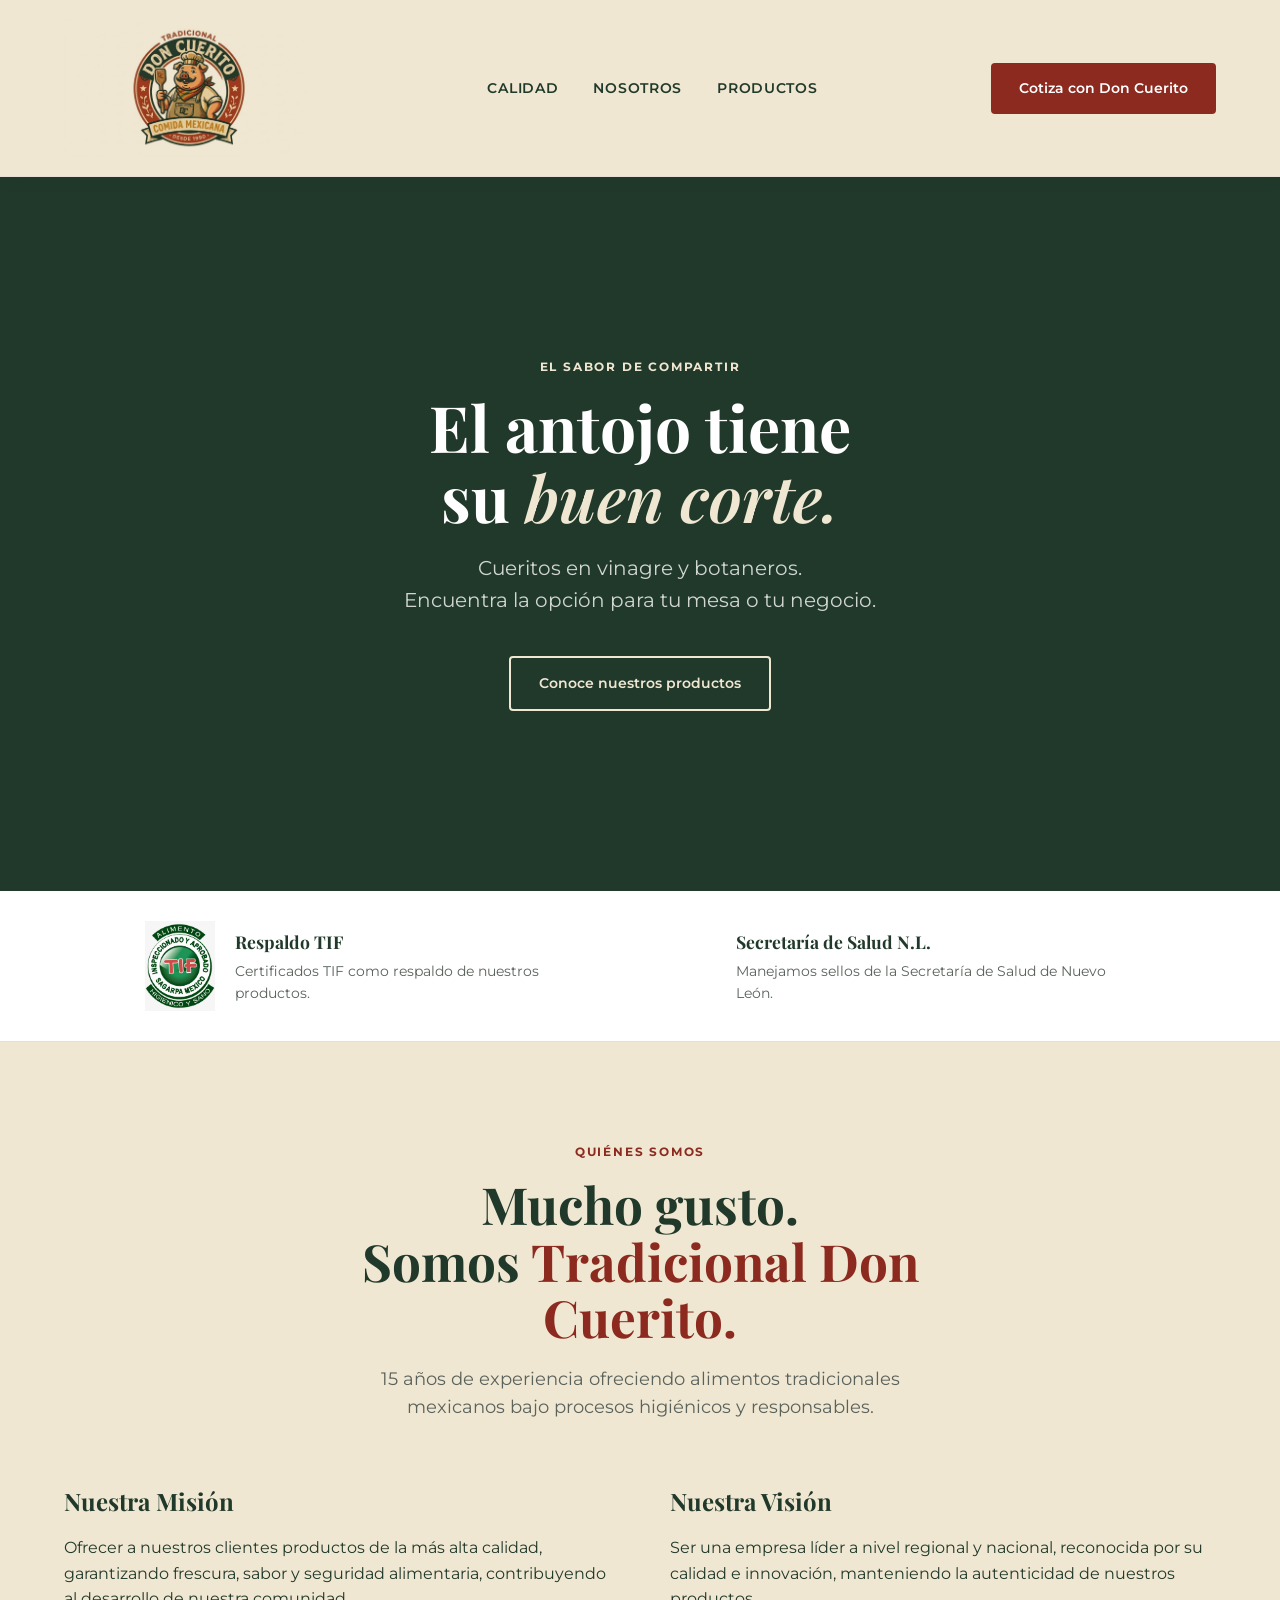
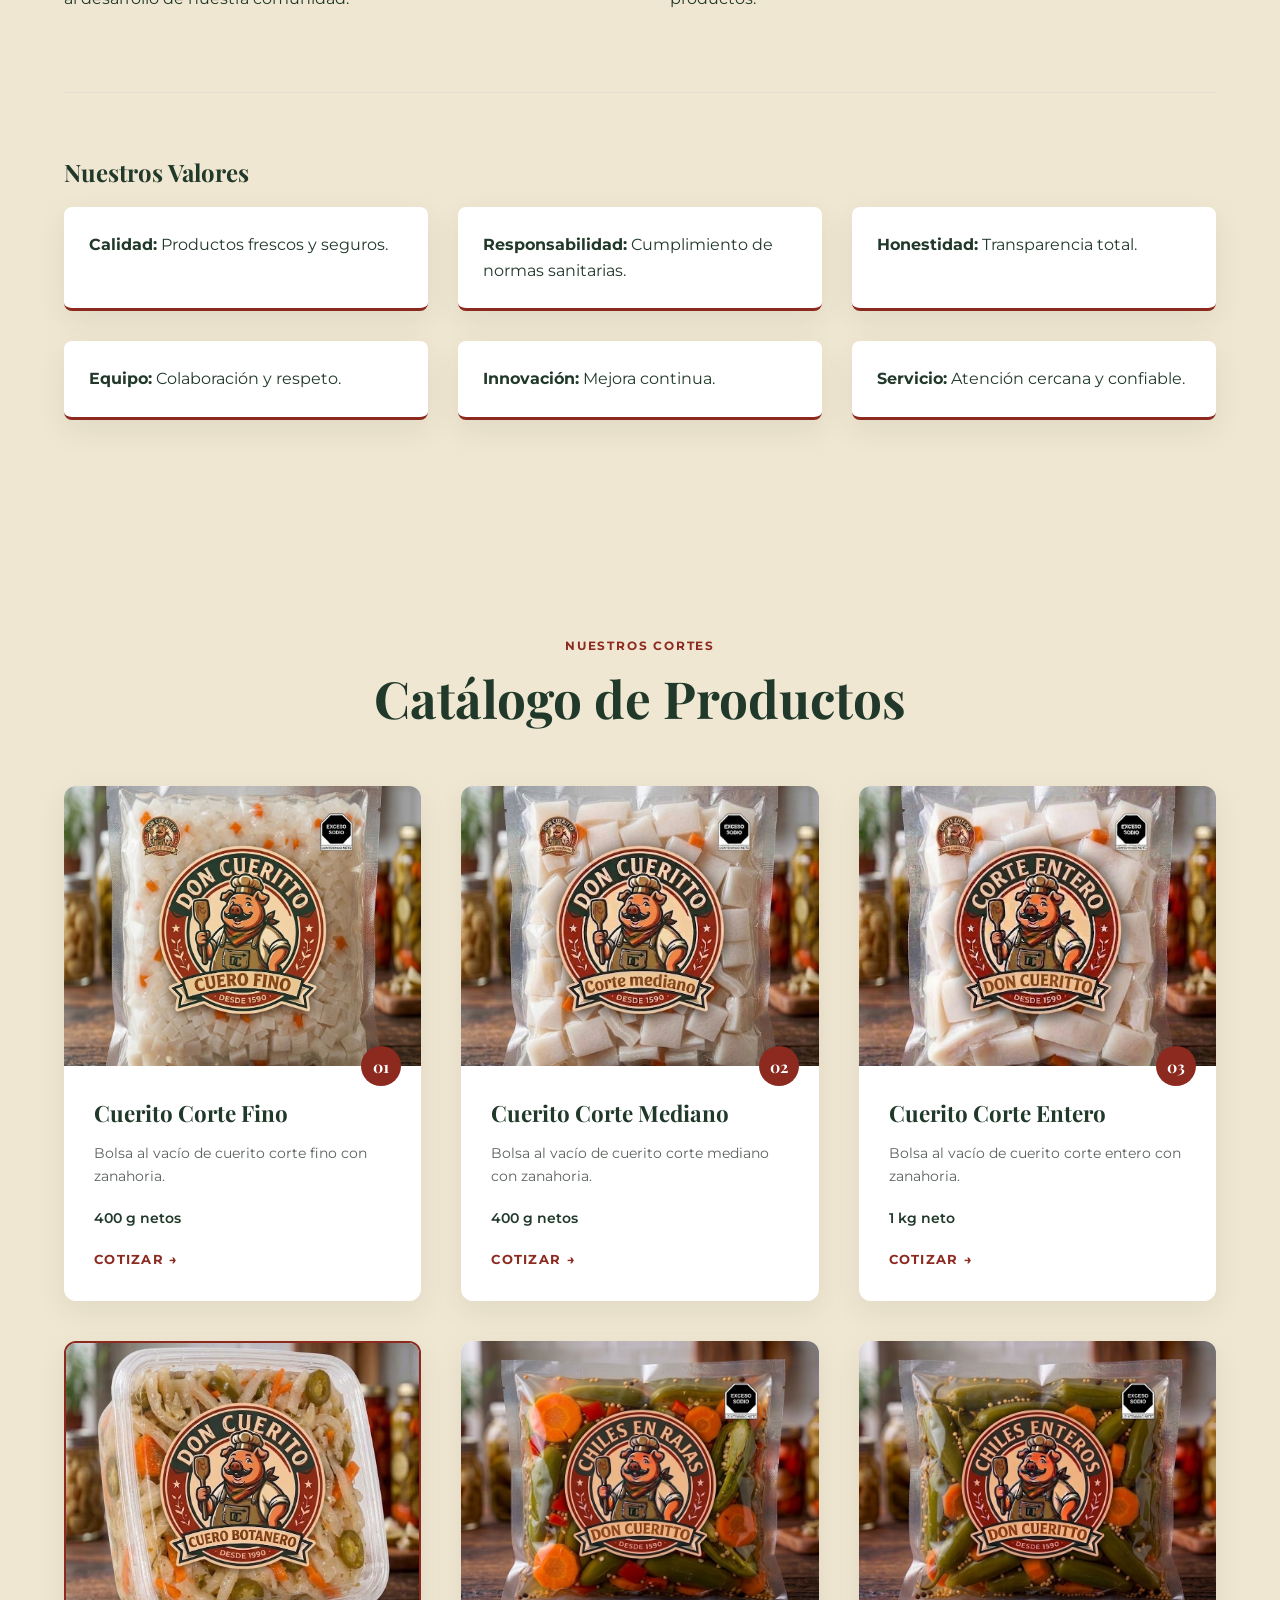
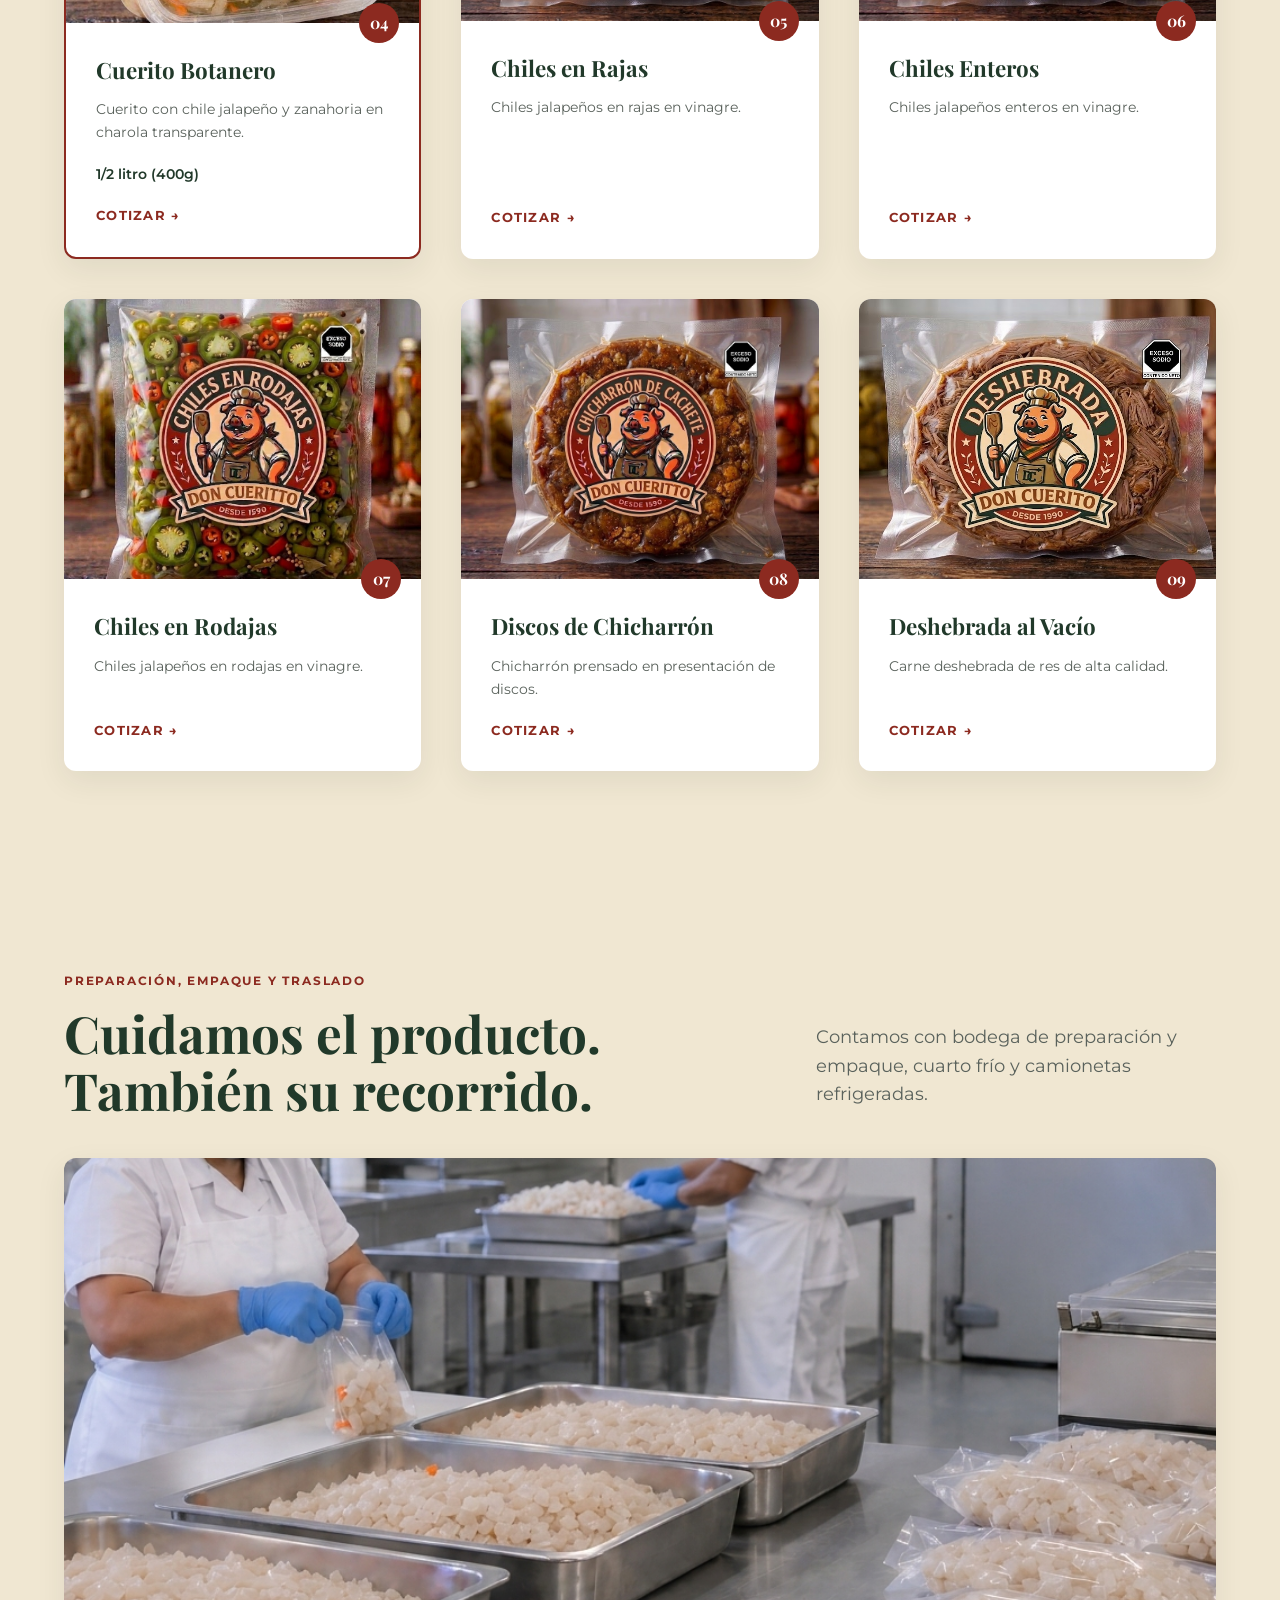
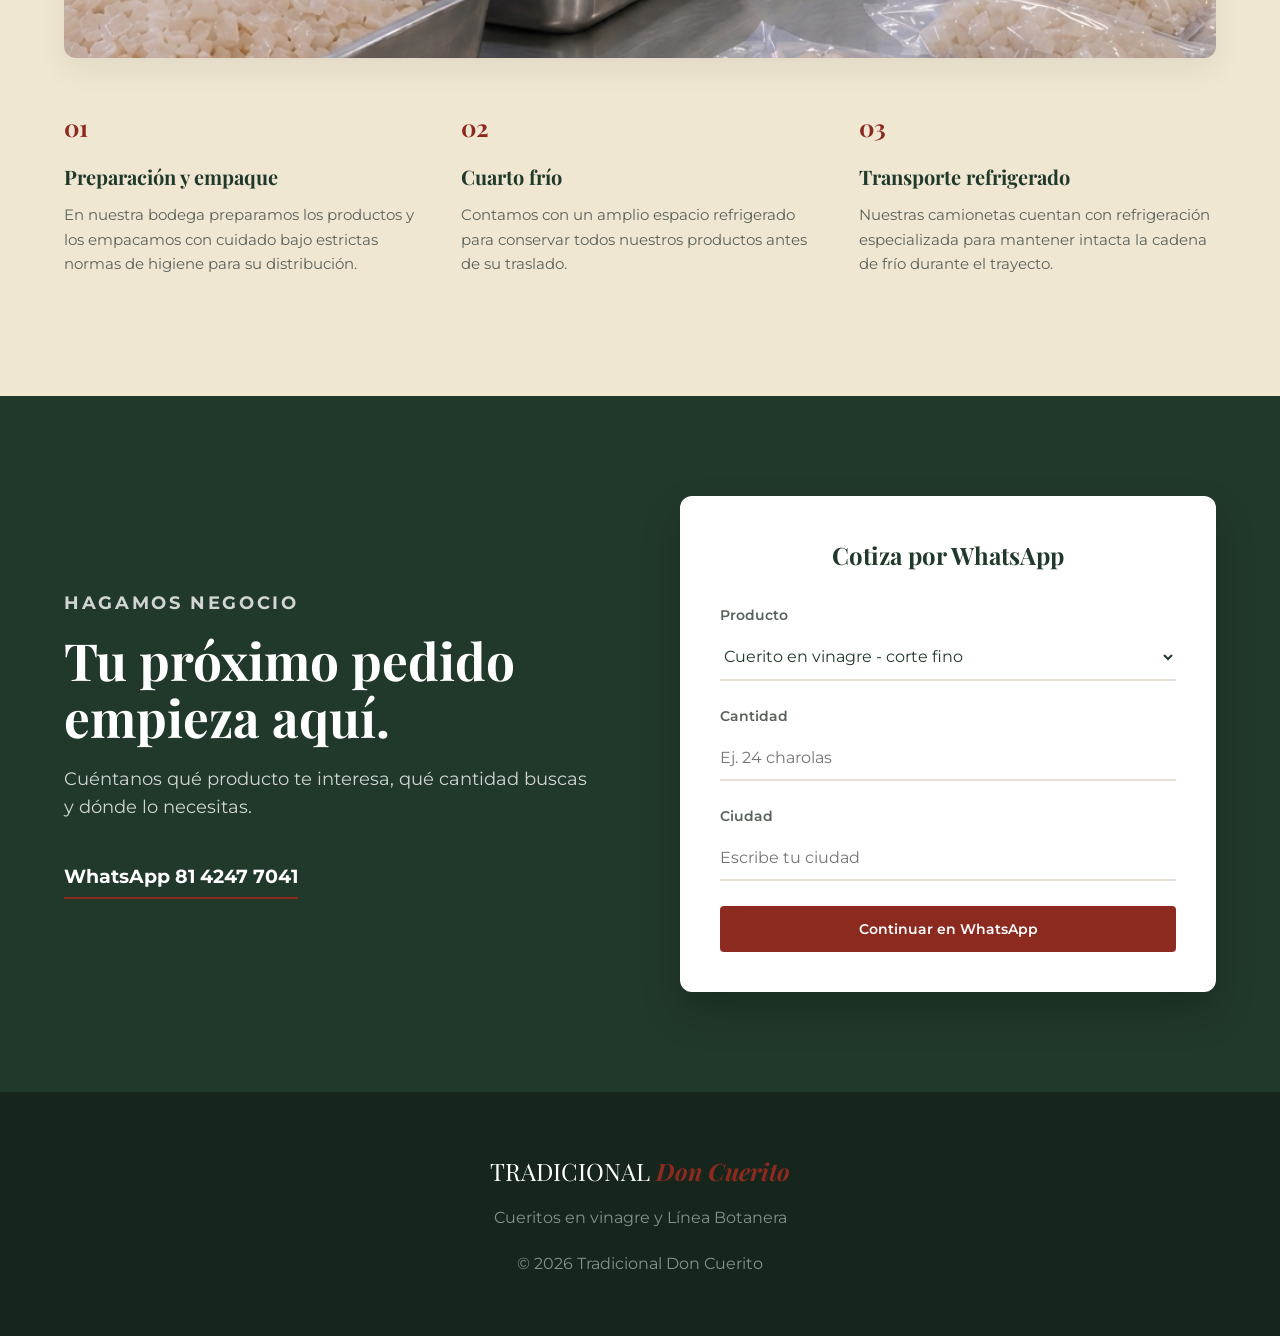
==== index.html @ ca98322f "Initial commit: Rediseño de Don Cuerito" ====
﻿<!doctype html>
<html lang="es-MX">
<head>
  <meta charset="utf-8">
  <meta name="viewport" content="width=device-width, initial-scale=1">
  <title>Tradicional Don Cuerito | Cueritos en vinagre y botaneros</title>
  <meta name="description" content="Conoce Tradicional Don Cuerito: cuerito en vinagre en corte fino, mediano y entero, y cuerito botanero en charolas de medio litro.">
  <link rel="icon" href="data:image/svg+xml,%3Csvg xmlns='http://www.w3.org/2000/svg' viewBox='0 0 64 64'%3E%3Crect width='64' height='64' rx='12' fill='%238c2a20'/%3E%3Ctext x='32' y='46' text-anchor='middle' font-family='Arial' font-weight='900' font-size='43' fill='white'%3EDC%3C/text%3E%3C/svg%3E">
  <link rel="preconnect" href="https://fonts.googleapis.com">
  <link rel="preconnect" href="https://fonts.gstatic.com" crossorigin>
  <link href="https://fonts.googleapis.com/css2?family=Montserrat:wght@400;500;600;700&family=Playfair+Display:ital,wght@0,600;0,700;1,600&display=swap" rel="stylesheet">
  <link rel="stylesheet" href="styles.css">
</head>
<body>
  <a class="skip" href="#main">Ir al contenido</a>
  <header class="header">
    <div class="wrap header-inner">
      <a class="brand" href="#inicio" aria-label="Tradicional Don Cuerito, inicio"><img src="assets/logo-don-cuerito.jpg" alt="Tradicional Don Cuerito"></a>
      <nav aria-label="Navegación principal"><a href="#calidad">Calidad</a><a href="#nosotros">Nosotros</a><a href="#productos">Productos</a></nav>
      <a class="button primary" href="#cotizar">Cotiza con Don Cuerito</a>
    </div>
  </header>
  
  <main id="main">
    <!-- HERO -->
    <section class="hero" id="inicio">
      <video class="hero-video" autoplay loop muted playsinline>
        <source src="assets/VideoBanner.mp4" type="video/mp4">
      </video>
      <div class="hero-overlay"></div>
      <div class="wrap hero-inner">
        <p class="eyebrow">EL SABOR DE COMPARTIR</p>
        <h1>El antojo tiene<br>su <em>buen corte.</em></h1>
        <p class="lead">Cueritos en vinagre y botaneros.<br>Encuentra la opción para tu mesa o tu negocio.</p>
        <a class="button outline" href="#productos">Conoce nuestros productos</a>
      </div>
    </section>

    <!-- QUALITY STRIP -->
    <section class="quality-strip" id="calidad">
      <div class="wrap quality-flex">
        <div class="quality-item">
          <img class="tif-seal" src="assets/sello-tif.png" alt="Sello TIF" loading="lazy">
          <div>
            <h3>Respaldo TIF</h3>
            <p>Certificados TIF como respaldo de nuestros productos.</p>
          </div>
        </div>
        <div class="quality-item">
          <div>
            <h3>Secretaría de Salud N.L.</h3>
            <p>Manejamos sellos de la Secretaría de Salud de Nuevo León.</p>
          </div>
        </div>
      </div>
    </section>

    <!-- ABOUT -->
    <section class="about section" id="nosotros">
      <div class="wrap">
        <div class="section-heading centered">
          <p class="eyebrow red">QUIÉNES SOMOS</p>
          <h2>Mucho gusto.<br>Somos <span class="red">Tradicional Don Cuerito.</span></h2>
          <p class="subtitle">15 años de experiencia ofreciendo alimentos tradicionales mexicanos bajo procesos higiénicos y responsables.</p>
        </div>
        <div class="purpose-grid">
          <article class="purpose">
            <h3>Nuestra Misión</h3>
            <p>Ofrecer a nuestros clientes productos de la más alta calidad, garantizando frescura, sabor y seguridad alimentaria, contribuyendo al desarrollo de nuestra comunidad.</p>
          </article>
          <article class="purpose">
            <h3>Nuestra Visión</h3>
            <p>Ser una empresa líder a nivel regional y nacional, reconocida por su calidad e innovación, manteniendo la autenticidad de nuestros productos.</p>
          </article>
        </div>
        <div class="values-section">
          <h3>Nuestros Valores</h3>
          <ul class="values-grid">
            <li><strong>Calidad:</strong> Productos frescos y seguros.</li>
            <li><strong>Responsabilidad:</strong> Cumplimiento de normas sanitarias.</li>
            <li><strong>Honestidad:</strong> Transparencia total.</li>
            <li><strong>Equipo:</strong> Colaboración y respeto.</li>
            <li><strong>Innovación:</strong> Mejora continua.</li>
            <li><strong>Servicio:</strong> Atención cercana y confiable.</li>
          </ul>
        </div>
      </div>
    </section>

    <!-- PRODUCTS -->
    <section class="products-section section" id="productos">
      <div class="wrap">
        <div class="section-heading centered">
          <p class="eyebrow red">NUESTROS CORTES</p>
          <h2>Catálogo de Productos</h2>
        </div>
        <div class="products-masonry">
          <article class="product-card">
            <figure class="product-photo"><img src="assets/cuerito-fino-oficial.jpg" alt="Cuerito corte fino" loading="lazy"></figure>
            <div class="product-info">
              <span class="cut">01</span>
              <h3>Cuerito Corte Fino</h3>
              <p>Bolsa al vacío de cuerito corte fino con zanahoria.</p>
              <span class="pack-size">400 g netos</span>
              <a href="#cotizar">Cotizar &rarr;</a>
            </div>
          </article>
          <article class="product-card">
            <figure class="product-photo"><img src="assets/cuerito-mediano-oficial.jpg" alt="Cuerito corte mediano" loading="lazy"></figure>
            <div class="product-info">
              <span class="cut">02</span>
              <h3>Cuerito Corte Mediano</h3>
              <p>Bolsa al vacío de cuerito corte mediano con zanahoria.</p>
              <span class="pack-size">400 g netos</span>
              <a href="#cotizar">Cotizar &rarr;</a>
            </div>
          </article>
          <article class="product-card">
            <figure class="product-photo"><img src="assets/cuerito-entero-oficial.jpg" alt="Cuerito corte entero" loading="lazy"></figure>
            <div class="product-info">
              <span class="cut">03</span>
              <h3>Cuerito Corte Entero</h3>
              <p>Bolsa al vacío de cuerito corte entero con zanahoria.</p>
              <span class="pack-size">1 kg neto</span>
              <a href="#cotizar">Cotizar &rarr;</a>
            </div>
          </article>
          <article class="product-card featured-card">
            <figure class="product-photo"><img src="assets/cuerito-botanero-oficial.jpg" alt="Cuerito botanero" loading="lazy"></figure>
            <div class="product-info">
              <span class="cut">04</span>
              <h3>Cuerito Botanero</h3>
              <p>Cuerito con chile jalapeño y zanahoria en charola transparente.</p>
              <span class="pack-size">1/2 litro (400g)</span>
              <a href="#cotizar">Cotizar &rarr;</a>
            </div>
          </article>
          <!-- Additional products -->
          <article class="product-card">
            <figure class="product-photo"><img src="assets/chiles-rajas-oficial.jpg" alt="Chiles en rajas" loading="lazy"></figure>
            <div class="product-info">
              <span class="cut">05</span>
              <h3>Chiles en Rajas</h3>
              <p>Chiles jalapeños en rajas en vinagre.</p>
              <a href="#cotizar">Cotizar &rarr;</a>
            </div>
          </article>
          <article class="product-card">
            <figure class="product-photo"><img src="assets/chiles-enteros-oficial.jpg" alt="Chiles enteros" loading="lazy"></figure>
            <div class="product-info">
              <span class="cut">06</span>
              <h3>Chiles Enteros</h3>
              <p>Chiles jalapeños enteros en vinagre.</p>
              <a href="#cotizar">Cotizar &rarr;</a>
            </div>
          </article>
          <article class="product-card">
            <figure class="product-photo"><img src="assets/chiles-rodajas-oficial.jpg" alt="Chiles en rodajas" loading="lazy"></figure>
            <div class="product-info">
              <span class="cut">07</span>
              <h3>Chiles en Rodajas</h3>
              <p>Chiles jalapeños en rodajas en vinagre.</p>
              <a href="#cotizar">Cotizar &rarr;</a>
            </div>
          </article>
          <article class="product-card">
            <figure class="product-photo"><img src="assets/chicharron-oficial.jpg" alt="Discos de chicharrón" loading="lazy"></figure>
            <div class="product-info">
              <span class="cut">08</span>
              <h3>Discos de Chicharrón</h3>
              <p>Chicharrón prensado en presentación de discos.</p>
              <a href="#cotizar">Cotizar &rarr;</a>
            </div>
          </article>
          <article class="product-card">
            <figure class="product-photo"><img src="assets/deshebrada-oficial.jpg" alt="Deshebrada al vacío" loading="lazy"></figure>
            <div class="product-info">
              <span class="cut">09</span>
              <h3>Deshebrada al Vacío</h3>
              <p>Carne deshebrada de res de alta calidad.</p>
              <a href="#cotizar">Cotizar &rarr;</a>
            </div>
          </article>
        </div>
      </div>
    </section>

    <!-- OPERATIONS (Timeline/Zigzag) -->
    <section class="operations section" id="instalaciones">
      <div class="wrap">
        <div class="operations-header">
          <div class="op-title">
            <p class="eyebrow red">PREPARACIÓN, EMPAQUE Y TRASLADO</p>
            <h2>Cuidamos el producto.<br>También su recorrido.</h2>
          </div>
          <div class="op-desc">
            <p class="subtitle">Contamos con bodega de preparación y empaque, cuarto frío y camionetas refrigeradas.</p>
          </div>
        </div>
        <div class="operations-visual-single">
          <img src="assets/bodega-ilustrativa.jpg" loading="lazy" alt="Bodega de preparación">
        </div>
        <div class="operations-grid-new">
          <article>
            <span class="step-num">01</span>
            <h3>Preparación y empaque</h3>
            <p>En nuestra bodega preparamos los productos y los empacamos con cuidado bajo estrictas normas de higiene para su distribución.</p>
          </article>
          <article>
            <span class="step-num">02</span>
            <h3>Cuarto frío</h3>
            <p>Contamos con un amplio espacio refrigerado para conservar todos nuestros productos antes de su traslado.</p>
          </article>
          <article>
            <span class="step-num">03</span>
            <h3>Transporte refrigerado</h3>
            <p>Nuestras camionetas cuentan con refrigeración especializada para mantener intacta la cadena de frío durante el trayecto.</p>
          </article>
        </div>
      </div>
    </section>

    <!-- QUOTE FORM -->
    <section class="quote section" id="cotizar">
      <div class="wrap quote-container">
        <div class="quote-text">
          <p class="eyebrow">HAGAMOS NEGOCIO</p>
          <h2>Tu próximo pedido<br>empieza aquí.</h2>
          <p>Cuéntanos qué producto te interesa, qué cantidad buscas y dónde lo necesitas.</p>
          <a class="contact-whatsapp" href="https://wa.me/528142477041" target="_blank" rel="noopener noreferrer">WhatsApp 81 4247 7041</a>
        </div>
        <div class="quote-card">
          <h3>Cotiza por WhatsApp</h3>
          <form id="quote-form">
            <div class="form-group">
              <label for="product">Producto</label>
              <select id="product" name="product">
                <option>Cuerito en vinagre - corte fino</option>
                <option>Cuerito en vinagre - corte mediano</option>
                <option>Cuerito en vinagre - corte entero</option>
                <option>Cuerito botanero - charola de 1/2 litro</option>
                <option>Chiles en vinagre - rajas</option>
                <option>Chiles en vinagre - enteros</option>
                <option>Chiles en vinagre - rodajas</option>
                <option>Chicharrón prensado - discos</option>
                <option>Deshebrada al vacío</option>
              </select>
            </div>
            <div class="form-group">
              <label for="quantity">Cantidad</label>
              <input id="quantity" name="quantity" required placeholder="Ej. 24 charolas">
            </div>
            <div class="form-group">
              <label for="city">Ciudad</label>
              <input id="city" name="city" required placeholder="Escribe tu ciudad">
            </div>
            <button class="button primary block" type="submit">Continuar en WhatsApp</button>
          </form>
          <div id="summary-panel" hidden>
            <label for="summary">Tu solicitud</label>
            <textarea id="summary" rows="5" readonly></textarea>
            <a id="send-whatsapp" class="button whatsapp block" target="_blank" rel="noopener noreferrer">Abrir en WhatsApp</a><button id="copy" class="button outline block" type="button" style="color:var(--ink);border-color:var(--line);">Copiar solicitud</button><p id="copy-status" class="form-note" role="status" aria-live="polite" style="font-size:0.8rem;text-align:center;margin-top:10px;"></p>
          </div>
        </div>
      </div>
    </section>
  </main>
  
  <footer class="footer">
    <div class="wrap footer-content">
      <a class="footer-brand" href="#inicio">TRADICIONAL <b>Don Cuerito</b></a>
      <p>Cueritos en vinagre y Línea Botanera</p>
      <span>&copy; 2026 Tradicional Don Cuerito</span>
    </div>
  </footer>
  <script src="app.js" defer></script>
</body>
</html>
---- styles.css ----
﻿/* DESIGN SYSTEM - REDESIGN */
:root {
  --red: #8c2a20;
  --ink: #21392A;
  --paper: #F0E7D2;
  --muted: #5A625C;
  --line: #E5DFD5;
  --white: #FFFFFF;
  --shadow: 0 10px 30px rgba(33, 57, 42, 0.08);
  --font-heading: 'Playfair Display', serif;
  --font-body: 'Montserrat', sans-serif;
}
* { box-sizing: border-box; }
html { scroll-behavior: smooth; scroll-padding-top: 80px; }
body { margin: 0; background: var(--paper); color: var(--ink); font-family: var(--font-body); font-size: 16px; line-height: 1.6; }
a { color: inherit; text-decoration: none; }
button, input, select, textarea { font-family: var(--font-body); }
.wrap { width: min(1200px, 90%); margin-inline: auto; }

/* TYPOGRAPHY */
h1, h2, h3, h4 { font-family: var(--font-heading); margin-top: 0; color: var(--ink); }
h1 { font-size: clamp(3rem, 5vw, 5rem); line-height: 1.1; margin-bottom: 20px; font-weight: 700; }
h1 em { font-style: italic; color: var(--paper); font-weight: 600; }
h2 { font-size: clamp(2.5rem, 4vw, 3.5rem); line-height: 1.1; margin-bottom: 20px; }
h3 { font-size: 1.5rem; margin-bottom: 15px; }
p { margin-top: 0; margin-bottom: 20px; }
.red { color: var(--red); }
.eyebrow { font-size: 0.75rem; letter-spacing: 0.15em; font-weight: 700; text-transform: uppercase; margin-bottom: 15px; }

/* HEADER */
.header { display: flex; align-items: center; justify-content: space-between; padding-block: 20px; }
.brand img { width: 220px; height: auto; display: block; }
.header nav { display: flex; gap: 40px; }
.header nav a { font-weight: 500; font-size: 0.95rem; transition: color 0.3s; }
.header nav a:hover { color: var(--red); }

/* BUTTONS */
.button { display: inline-block; padding: 14px 28px; border-radius: 4px; font-weight: 600; font-size: 0.9rem; text-align: center; cursor: pointer; transition: all 0.3s; border: none; }
.button.primary { background: var(--red); color: var(--white); }
.button.primary:hover { background: #7a231a; transform: translateY(-2px); }
.button.outline { background: transparent; color: var(--paper); border: 2px solid var(--paper); }
.button.outline:hover { background: var(--paper); color: var(--ink); }
.button.block { display: block; width: 100%; margin-top: 20px; }
.button.whatsapp { background: #126b38; color: var(--white); }

/* HERO */
.hero { background: var(--ink); color: var(--paper); padding: 120px 0; text-align: center; position: relative; overflow: hidden; }
.hero::after { content: ''; position: absolute; inset: 0; background: radial-gradient(circle at center, rgba(140, 42, 32, 0.2) 0%, transparent 70%); pointer-events: none; }
.hero-inner { position: relative; z-index: 1; max-width: 800px; margin: 0 auto; }
.hero h1 { color: var(--white); }
.hero .lead { font-size: 1.25rem; font-weight: 400; color: #D1D6D3; margin-bottom: 40px; }

/* QUALITY STRIP */
.quality-strip { background: var(--white); border-bottom: 1px solid var(--line); padding: 30px 0; }
.quality-flex { display: flex; justify-content: space-around; flex-wrap: wrap; gap: 30px; }
.quality-item { display: flex; align-items: center; gap: 20px; max-width: 400px; }
.tif-seal { width: 70px; height: auto; }
.quality-item h3 { margin: 0 0 5px; font-size: 1.1rem; }
.quality-item p { margin: 0; font-size: 0.85rem; color: var(--muted); }

/* COMMON SECTIONS */
.section { padding: 100px 0; }
.section-heading.centered { text-align: center; max-width: 600px; margin: 0 auto 60px; }
.subtitle { font-size: 1.1rem; color: var(--muted); }

/* ABOUT */
.purpose-grid { display: grid; grid-template-columns: 1fr 1fr; gap: 60px; margin-bottom: 60px; }
.values-section { border-top: 1px solid var(--line); padding-top: 60px; }
.values-grid { list-style: none; padding: 0; display: grid; grid-template-columns: repeat(3, 1fr); gap: 30px; }
.values-grid li { background: var(--white); padding: 25px; border-radius: 8px; box-shadow: var(--shadow); border-bottom: 3px solid var(--red); }

/* PRODUCTS MASONRY */
.products-masonry { display: grid; grid-template-columns: repeat(auto-fill, minmax(300px, 1fr)); gap: 40px; }
.product-card { background: var(--white); border-radius: 12px; overflow: hidden; box-shadow: var(--shadow); transition: transform 0.3s; display: flex; flex-direction: column; }
.product-card:hover { transform: translateY(-5px); }
.product-photo { margin: 0; height: 280px; width: 100%; }
.product-photo img { width: 100%; height: 100%; object-fit: cover; }
.product-info { padding: 30px; flex-grow: 1; display: flex; flex-direction: column; position: relative; }
.cut { position: absolute; top: -20px; right: 20px; background: var(--red); color: white; width: 40px; height: 40px; display: flex; align-items: center; justify-content: center; border-radius: 50%; font-family: var(--font-heading); font-weight: bold; }
.product-info h3 { margin: 0 0 10px; font-size: 1.4rem; }
.product-info p { color: var(--muted); font-size: 0.9rem; flex-grow: 1; }
.pack-size { display: block; font-weight: 600; font-size: 0.85rem; margin-bottom: 20px; }
.product-info a { color: var(--red); font-weight: 700; text-transform: uppercase; font-size: 0.8rem; letter-spacing: 0.1em; }
.product-info a:hover { text-decoration: underline; }
.featured-card { border: 2px solid var(--red); }

/* TIMELINE (OPERATIONS) */
.timeline { display: flex; flex-direction: column; gap: 80px; }
.timeline-item { display: flex; align-items: center; gap: 60px; }
.timeline-item.reverse { flex-direction: row-reverse; }
.timeline-img { flex: 1; border-radius: 12px; overflow: hidden; box-shadow: var(--shadow); }
.timeline-img img { width: 100%; height: 400px; object-fit: cover; display: block; }
.timeline-content { flex: 1; }
.timeline-content span { font-family: var(--font-heading); font-size: 4rem; color: var(--line); line-height: 1; display: block; margin-bottom: 10px; }

/* QUOTE */
.quote { background: var(--ink); color: var(--white); }
.quote-container { display: grid; grid-template-columns: 1fr 1fr; gap: 80px; align-items: center; }
.quote-text h2 { color: var(--white); }
.quote-text p { color: #D1D6D3; font-size: 1.1rem; }
.contact-whatsapp { display: inline-block; margin-top: 20px; font-size: 1.2rem; font-weight: bold; border-bottom: 2px solid var(--red); padding-bottom: 5px; color: var(--white); }
.quote-card { background: var(--white); color: var(--ink); padding: 40px; border-radius: 12px; box-shadow: 0 20px 40px rgba(0,0,0,0.2); }
.quote-card h3 { margin-bottom: 30px; text-align: center; }
.form-group { margin-bottom: 25px; }
.form-group label { display: block; font-size: 0.85rem; font-weight: 600; margin-bottom: 8px; color: var(--muted); }
.form-group input, .form-group select { width: 100%; padding: 12px 0; border: none; border-bottom: 2px solid var(--line); background: transparent; font-size: 1rem; color: var(--ink); transition: border-color 0.3s; }
.form-group input:focus, .form-group select:focus { outline: none; border-bottom-color: var(--red); }
#summary-panel { margin-top: 30px; padding-top: 30px; border-top: 1px solid var(--line); }
#summary-panel textarea { width: 100%; padding: 15px; border: 1px solid var(--line); border-radius: 4px; background: var(--paper); resize: none; margin-top: 10px; }

/* FOOTER */
.footer { background: #16261c; color: #84938a; padding: 60px 0; text-align: center; }
.footer-brand { font-family: var(--font-heading); font-size: 1.5rem; color: var(--white); margin-bottom: 15px; display: block; }
.footer-brand b { color: var(--red); font-style: italic; }

/* RESPONSIVE */
@media (max-width: 900px) {
  .header { flex-direction: column; gap: 20px; }
  .quote-container, .purpose-grid, .timeline-item { grid-template-columns: 1fr; flex-direction: column; gap: 40px; }
  .timeline-item.reverse { flex-direction: column; }
  .values-grid { grid-template-columns: 1fr 1fr; }
}
@media (max-width: 600px) {
  .values-grid { grid-template-columns: 1fr; }
  .hero { padding: 80px 0; }
  .section { padding: 60px 0; }
  .timeline-img img { height: 250px; }
  .brand img { width: 180px; }
}

/* === NEW HEADER FIXES === */
.skip { position: absolute !important; width: 1px !important; height: 1px !important; padding: 0 !important; margin: -1px !important; overflow: hidden !important; clip: rect(0,0,0,0) !important; border: 0 !important; }
.skip:focus { position: static !important; width: auto !important; height: auto !important; padding: 10px !important; margin: 0 !important; overflow: visible !important; clip: auto !important; background: white !important; z-index: 2000 !important; }

.header {
  background: var(--paper) !important;
  position: sticky !important;
  top: 0 !important;
  z-index: 1000 !important;
  width: 100% !important;
  max-width: 100% !important;
  border-bottom: 1px solid var(--line) !important;
  padding: 0 !important;
  box-shadow: 0 4px 15px rgba(33,57,42,0.05) !important;
}

.header-inner {
  display: flex !important;
  align-items: center !important;
  justify-content: space-between !important;
  padding: 10px 0 !important;
}

.brand img {
  width: 170px !important;
  mix-blend-mode: multiply !important;
}

.header-inner nav {
  display: flex !important;
  gap: 35px !important;
  align-items: center !important;
}

.header-inner nav a {
  font-weight: 600 !important;
  font-size: 0.9rem !important;
  text-transform: uppercase !important;
  letter-spacing: 0.05em !important;
  padding: 5px 0 !important;
  position: relative !important;
  color: var(--ink) !important;
}

.header-inner nav a::after {
  content: '' !important;
  position: absolute !important;
  width: 0 !important;
  height: 2px !important;
  bottom: 0 !important;
  left: 0 !important;
  background-color: var(--red) !important;
  transition: width 0.3s !important;
}

.header-inner nav a:hover::after {
  width: 100% !important;
}

/* Fix mobile scaling for the new header */
@media (max-width: 900px) {
  .header-inner {
    flex-direction: column !important;
    gap: 15px !important;
    padding: 15px 0 !important;
  }
}

/* === NEW OPERATIONS LAYOUT === */
.operations-header {
  display: flex !important;
  justify-content: space-between !important;
  align-items: flex-end !important;
  margin-bottom: 40px !important;
  gap: 40px !important;
}
.op-title {
  flex: 1 !important;
}
.op-title h2 { margin: 0 !important; }
.op-desc {
  flex: 1 !important;
  max-width: 400px !important;
}
.op-desc p { margin: 0 0 10px 0 !important; }

.operations-visual-single {
  margin-bottom: 50px !important;
  border-radius: 12px !important;
  overflow: hidden !important;
  box-shadow: var(--shadow) !important;
}
.operations-visual-single img {
  width: 100% !important;
  height: auto !important;
  max-height: 500px !important;
  object-fit: cover !important;
  display: block !important;
}

.operations-grid-new {
  display: grid !important;
  grid-template-columns: repeat(3, 1fr) !important;
  gap: 40px !important;
}
.step-num {
  font-family: var(--font-heading) !important;
  font-size: 1.5rem !important;
  color: var(--red) !important;
  font-weight: 700 !important;
  display: block !important;
  margin-bottom: 15px !important;
}
.operations-grid-new h3 {
  font-size: 1.25rem !important;
  margin-bottom: 10px !important;
}
.operations-grid-new p {
  color: var(--muted) !important;
  font-size: 0.95rem !important;
}

@media (max-width: 900px) {
  .operations-header {
    flex-direction: column !important;
    align-items: flex-start !important;
    gap: 20px !important;
  }
  .operations-grid-new {
    grid-template-columns: 1fr !important;
    gap: 30px !important;
  }
}


/* === HERO VIDEO & LOGO ENLARGEMENT === */
.brand img {
  width: 250px !important; /* Aumentar logo significativamente */
}

.header-inner {
  padding: 20px 0 !important; /* Dar más aire al header para el logo grande */
}

/* Hero Section adjustments */
.hero {
  position: relative !important;
  overflow: hidden !important;
  padding: 180px 0 !important; /* Más altura para lucir el video */
  background: var(--ink) !important;
}

.hero::after {
  display: none !important; /* Ocultar el viejo gradiente */
}

.hero-video {
  position: absolute !important;
  top: 50% !important;
  left: 50% !important;
  min-width: 100% !important;
  min-height: 100% !important;
  width: auto !important;
  height: auto !important;
  transform: translate(-50%, -50%) !important;
  object-fit: cover !important;
  z-index: 0 !important;
}

.hero-overlay {
  position: absolute !important;
  inset: 0 !important;
  background: rgba(33, 57, 42, 0.65) !important; /* Capa verde semi-transparente para asegurar legibilidad */
  z-index: 1 !important;
}

.hero-inner {
  position: relative !important;
  z-index: 2 !important;
}
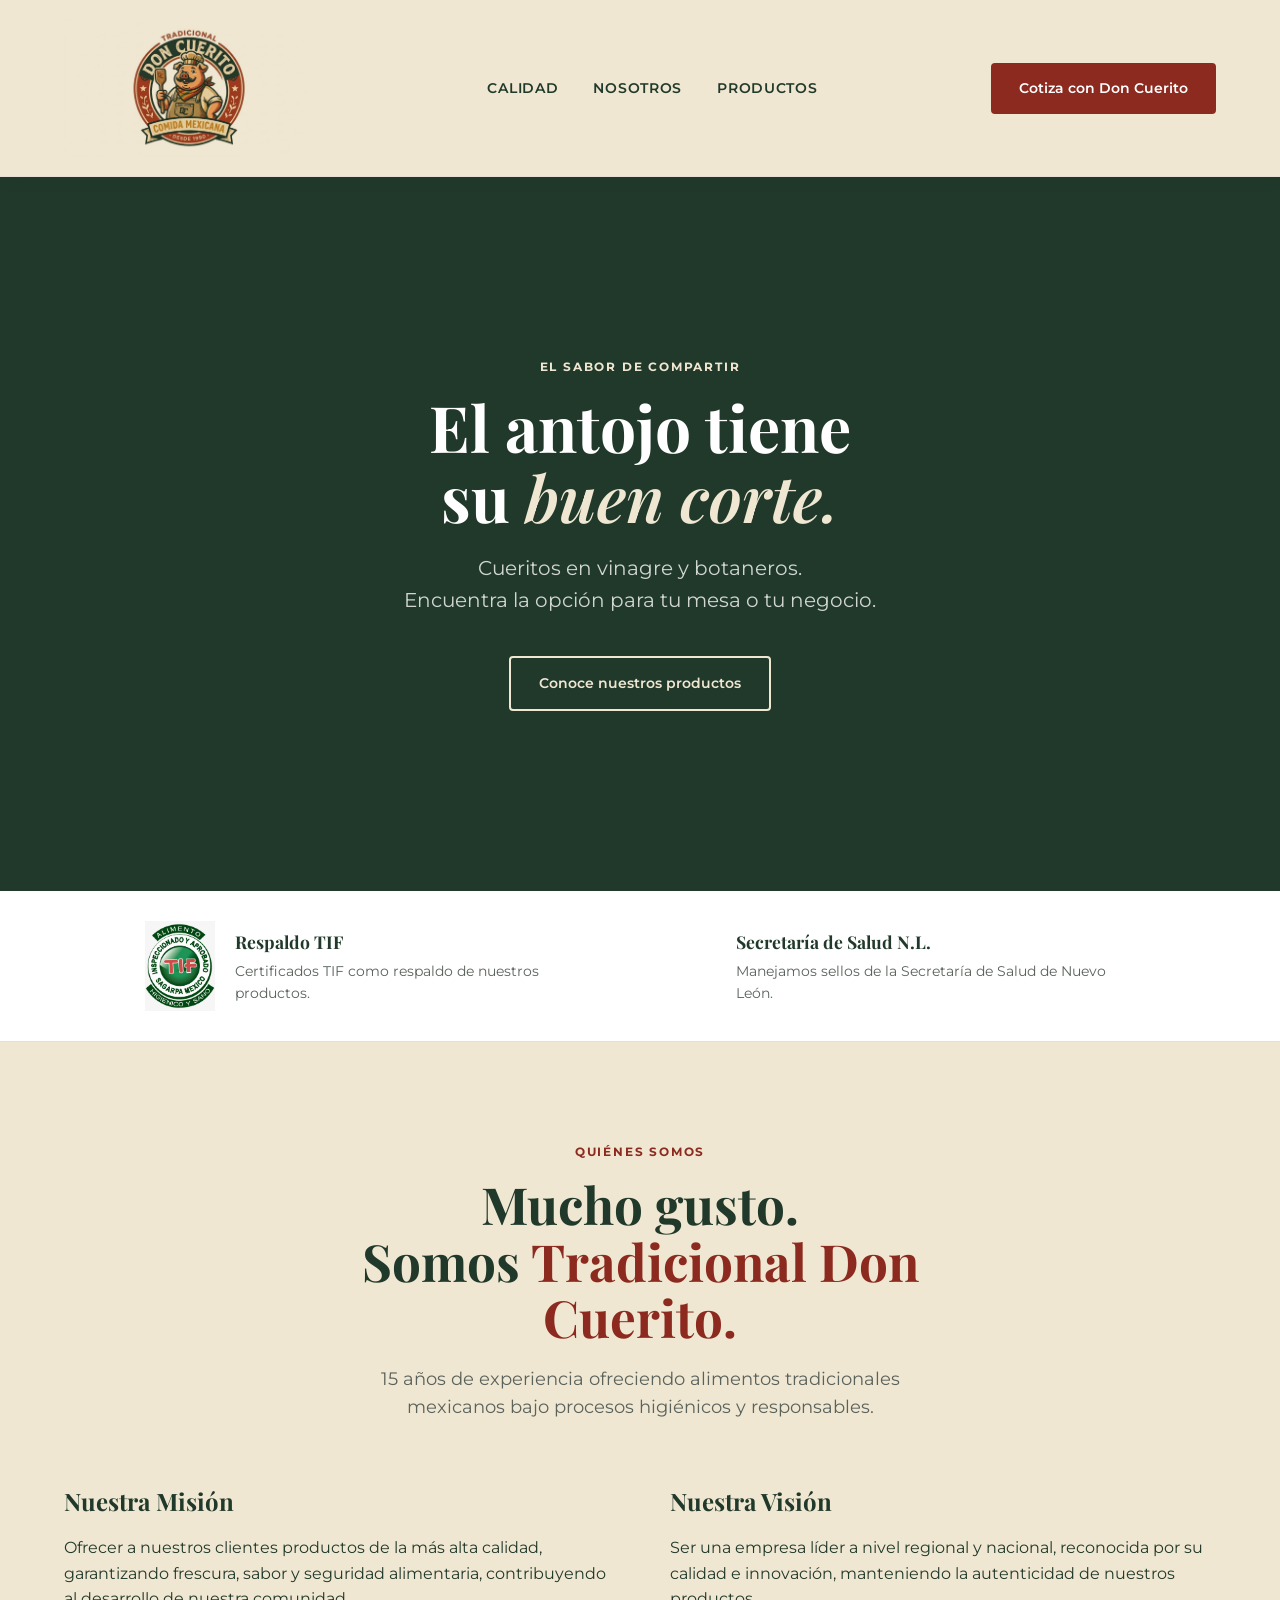
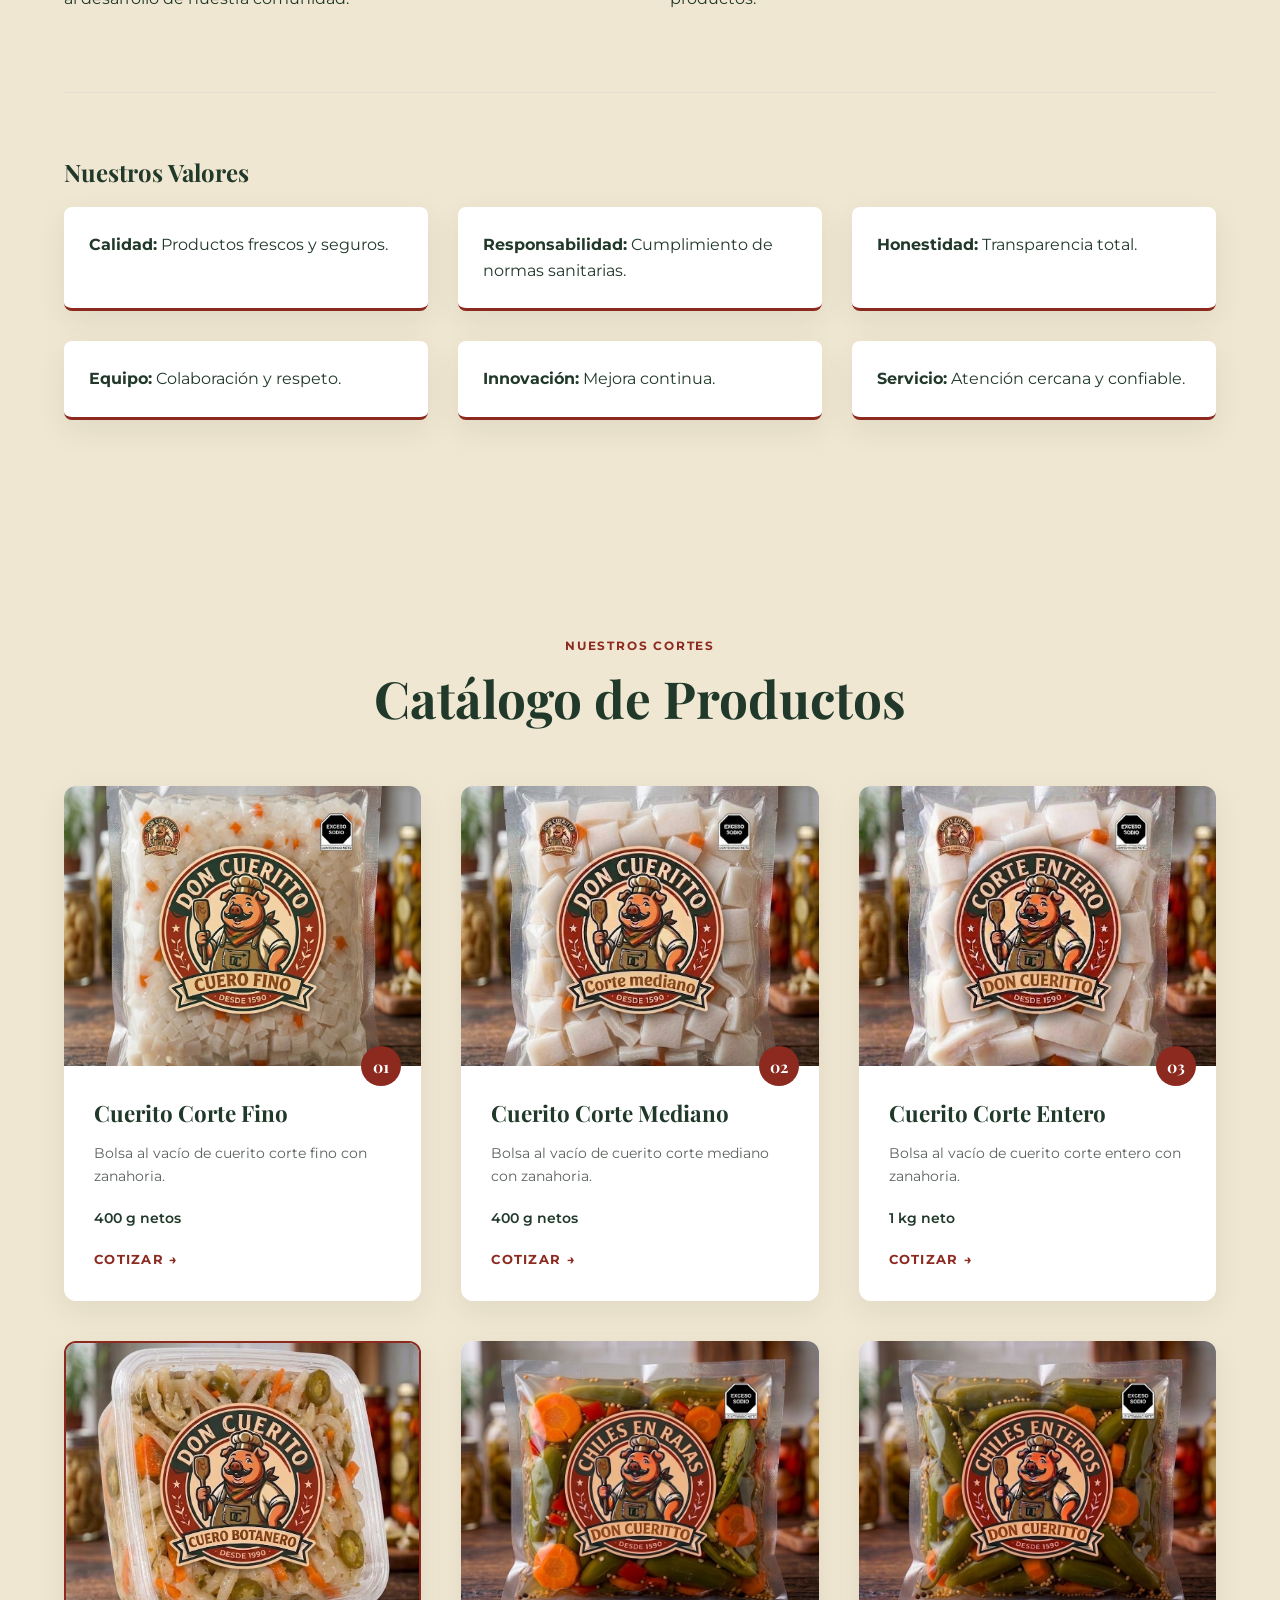
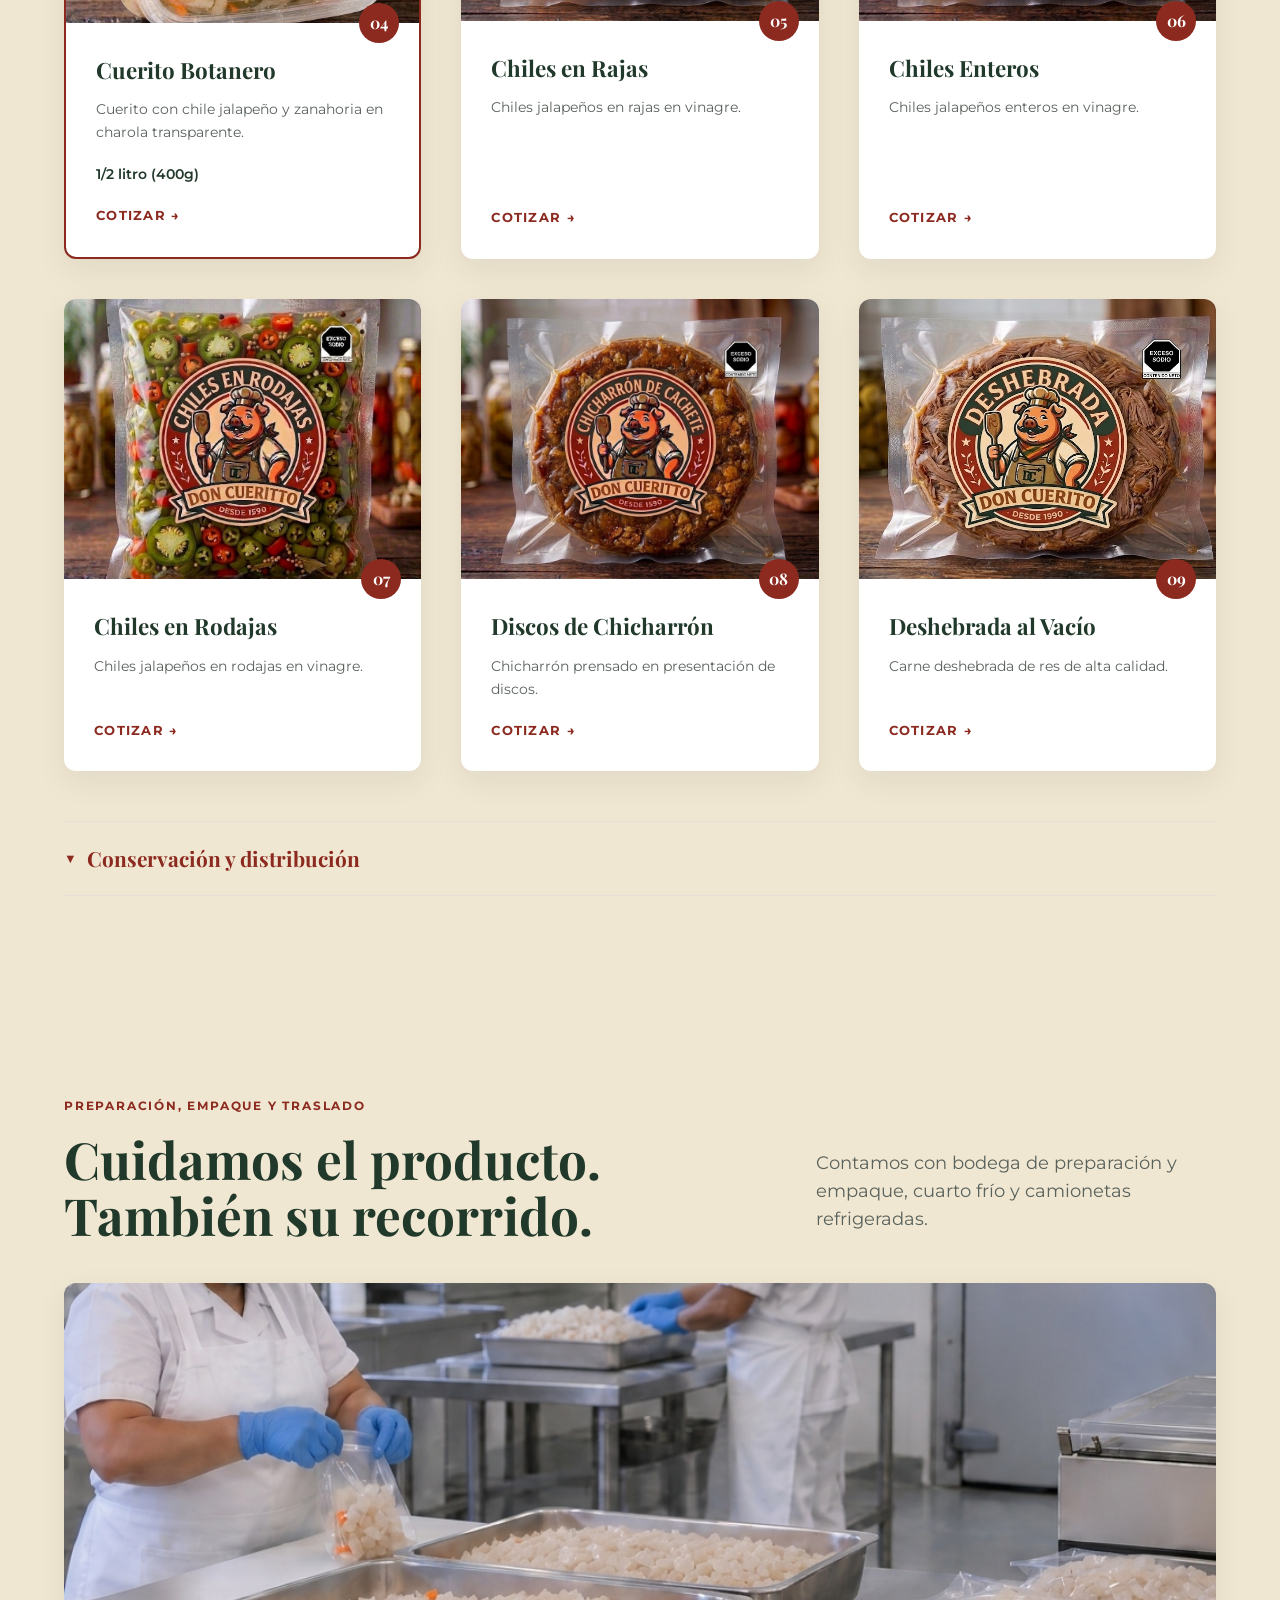
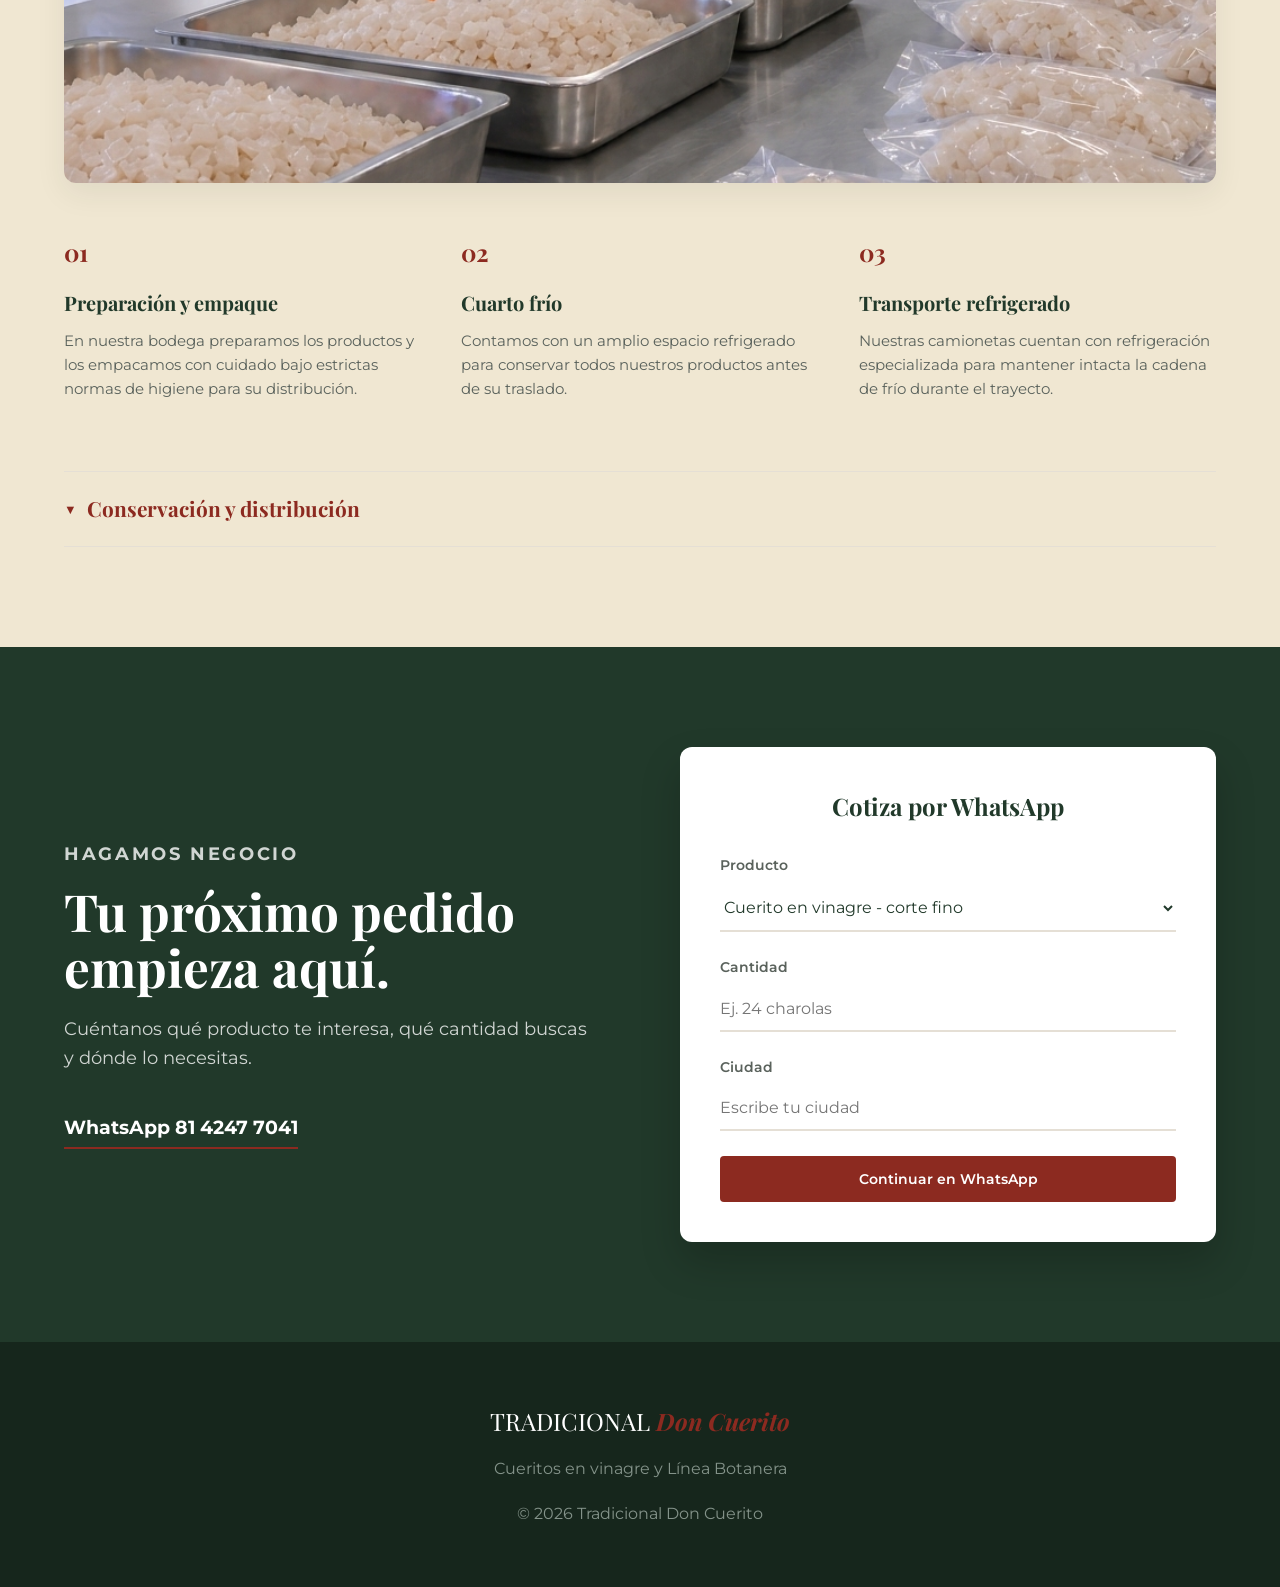
==== commit 4ee16afd: "Feat: Agregar seccion desplegable de conservacion y distribucion" ====
--- a/index.html
+++ b/index.html
@@ -182,7 +182,28 @@
             </div>
           </article>
         </div>
-      </div>
+        <details class="tech-specs">
+          <summary>Conservación y distribución</summary>
+          <div class="specs-grid">
+            <div class="specs-col">
+              <h4>Vida útil y conservación</h4>
+              <ul>
+                <li><strong>Vida útil declarada:</strong> 6 meses, cerrado y refrigerado, bajo las condiciones de conservación del empaque.</li>
+                <li><strong>Almacenamiento:</strong> mantener refrigerado y seguir las indicaciones del empaque.</li>
+                <li><strong>Una vez abierto:</strong> consumir en menos de 7 días y mantener refrigerado, sin exceder la fecha de caducidad.</li>
+              </ul>
+            </div>
+            <div class="specs-col">
+              <h4>Distribución e identificación</h4>
+              <ul>
+                <li>Transporte en frío, conservando la cadena de frío.</li>
+                <li>No exponer a la luz directa ni a temperaturas elevadas.</li>
+                <li>Lote y fecha de caducidad impresos en el empaque.</li>
+              </ul>
+            </div>
+          </div>
+        </details>
+</div>
     </section>
 
     <!-- OPERATIONS (Timeline/Zigzag) -->
@@ -217,7 +238,28 @@
             <p>Nuestras camionetas cuentan con refrigeración especializada para mantener intacta la cadena de frío durante el trayecto.</p>
           </article>
         </div>
-      </div>
+        <details class="tech-specs">
+          <summary>Conservación y distribución</summary>
+          <div class="specs-grid">
+            <div class="specs-col">
+              <h4>Vida útil y conservación</h4>
+              <ul>
+                <li><strong>Vida útil declarada:</strong> 6 meses, cerrado y refrigerado, bajo las condiciones de conservación del empaque.</li>
+                <li><strong>Almacenamiento:</strong> mantener refrigerado y seguir las indicaciones del empaque.</li>
+                <li><strong>Una vez abierto:</strong> consumir en menos de 7 días y mantener refrigerado, sin exceder la fecha de caducidad.</li>
+              </ul>
+            </div>
+            <div class="specs-col">
+              <h4>Distribución e identificación</h4>
+              <ul>
+                <li>Transporte en frío, conservando la cadena de frío.</li>
+                <li>No exponer a la luz directa ni a temperaturas elevadas.</li>
+                <li>Lote y fecha de caducidad impresos en el empaque.</li>
+              </ul>
+            </div>
+          </div>
+        </details>
+</div>
     </section>
 
     <!-- QUOTE FORM -->
@@ -280,3 +322,4 @@
 
 
 
+
--- a/styles.css
+++ b/styles.css
@@ -308,3 +308,78 @@
   position: relative !important;
   z-index: 2 !important;
 }
+
+/* === MOBILE HEADER FIX === */
+@media (max-width: 900px) {
+  .header {
+    position: relative !important; /* Hace que el menú se mueva hacia arriba y desaparezca al hacer scroll en celular */
+  }
+  .brand img {
+    width: 200px !important; /* Un poco más pequeño en celular para que no ocupe toda la pantalla inicial */
+  }
+  .header-inner {
+    padding: 10px 0 !important;
+  }
+}
+
+/* === ACCORDION: CONSERVACIÓN Y DISTRIBUCIÓN === */
+.tech-specs {
+  border-top: 1px solid var(--line);
+  border-bottom: 1px solid var(--line);
+  margin-top: 50px !important;
+  padding: 20px 0 !important;
+}
+.tech-specs summary {
+  font-family: var(--font-heading) !important;
+  font-weight: 700 !important;
+  font-size: 1.3rem !important;
+  color: var(--red) !important;
+  cursor: pointer !important;
+  list-style: none !important; 
+  display: flex !important;
+  align-items: center !important;
+  gap: 10px !important;
+  user-select: none !important;
+}
+.tech-specs summary::-webkit-details-marker {
+  display: none !important; 
+}
+.tech-specs summary::before {
+  content: '▼' !important;
+  font-size: 0.8rem !important;
+  transition: transform 0.3s ease !important;
+}
+.tech-specs[open] summary::before {
+  transform: rotate(-180deg) !important;
+}
+.specs-grid {
+  display: grid !important;
+  grid-template-columns: 1fr 1fr !important;
+  gap: 40px !important;
+  margin-top: 30px !important;
+  padding-bottom: 10px !important;
+}
+.specs-col h4 {
+  font-family: var(--font-body) !important;
+  font-weight: 600 !important;
+  font-size: 1.1rem !important;
+  margin-bottom: 15px !important;
+  color: var(--ink) !important;
+}
+.specs-col ul {
+  padding-left: 20px !important;
+  color: var(--muted) !important;
+  font-size: 0.95rem !important;
+  margin: 0 !important;
+}
+.specs-col ul li {
+  margin-bottom: 15px !important;
+  line-height: 1.6 !important;
+}
+
+@media (max-width: 768px) {
+  .specs-grid {
+    grid-template-columns: 1fr !important;
+    gap: 20px !important;
+  }
+}
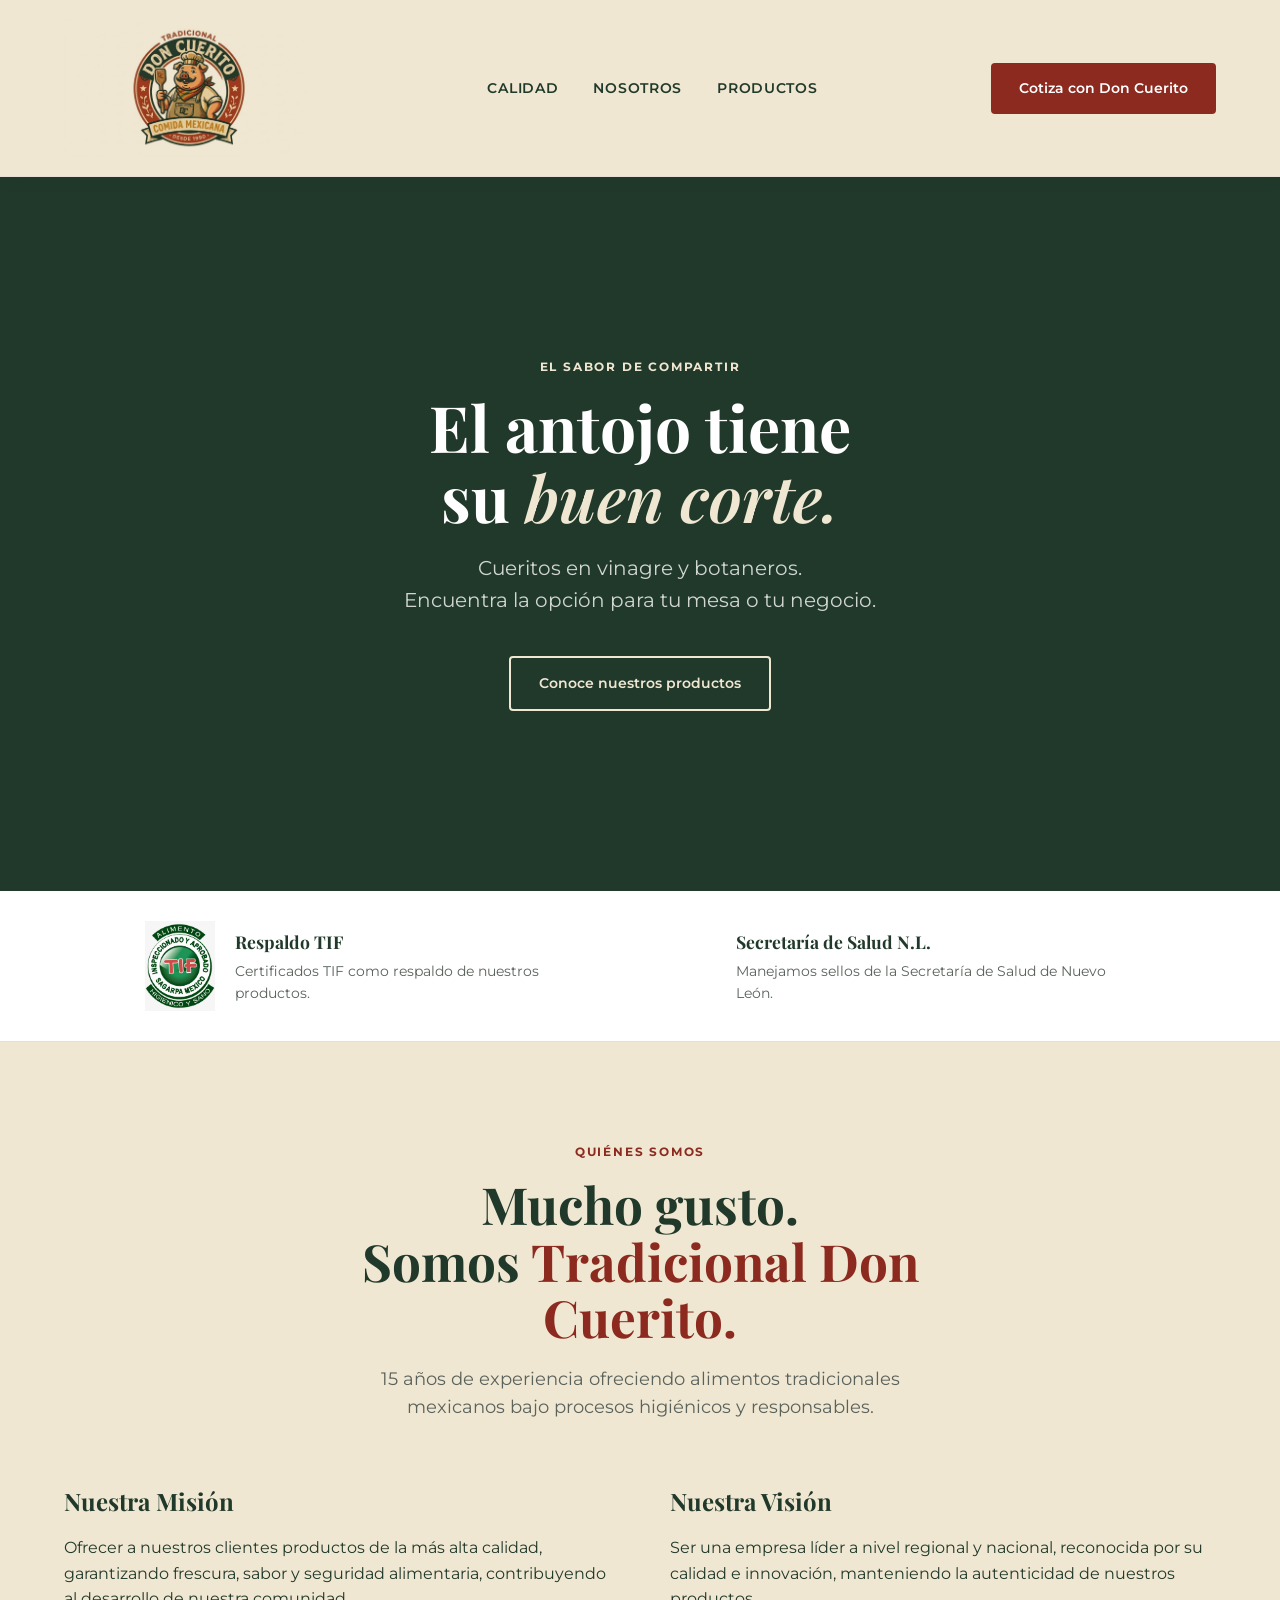
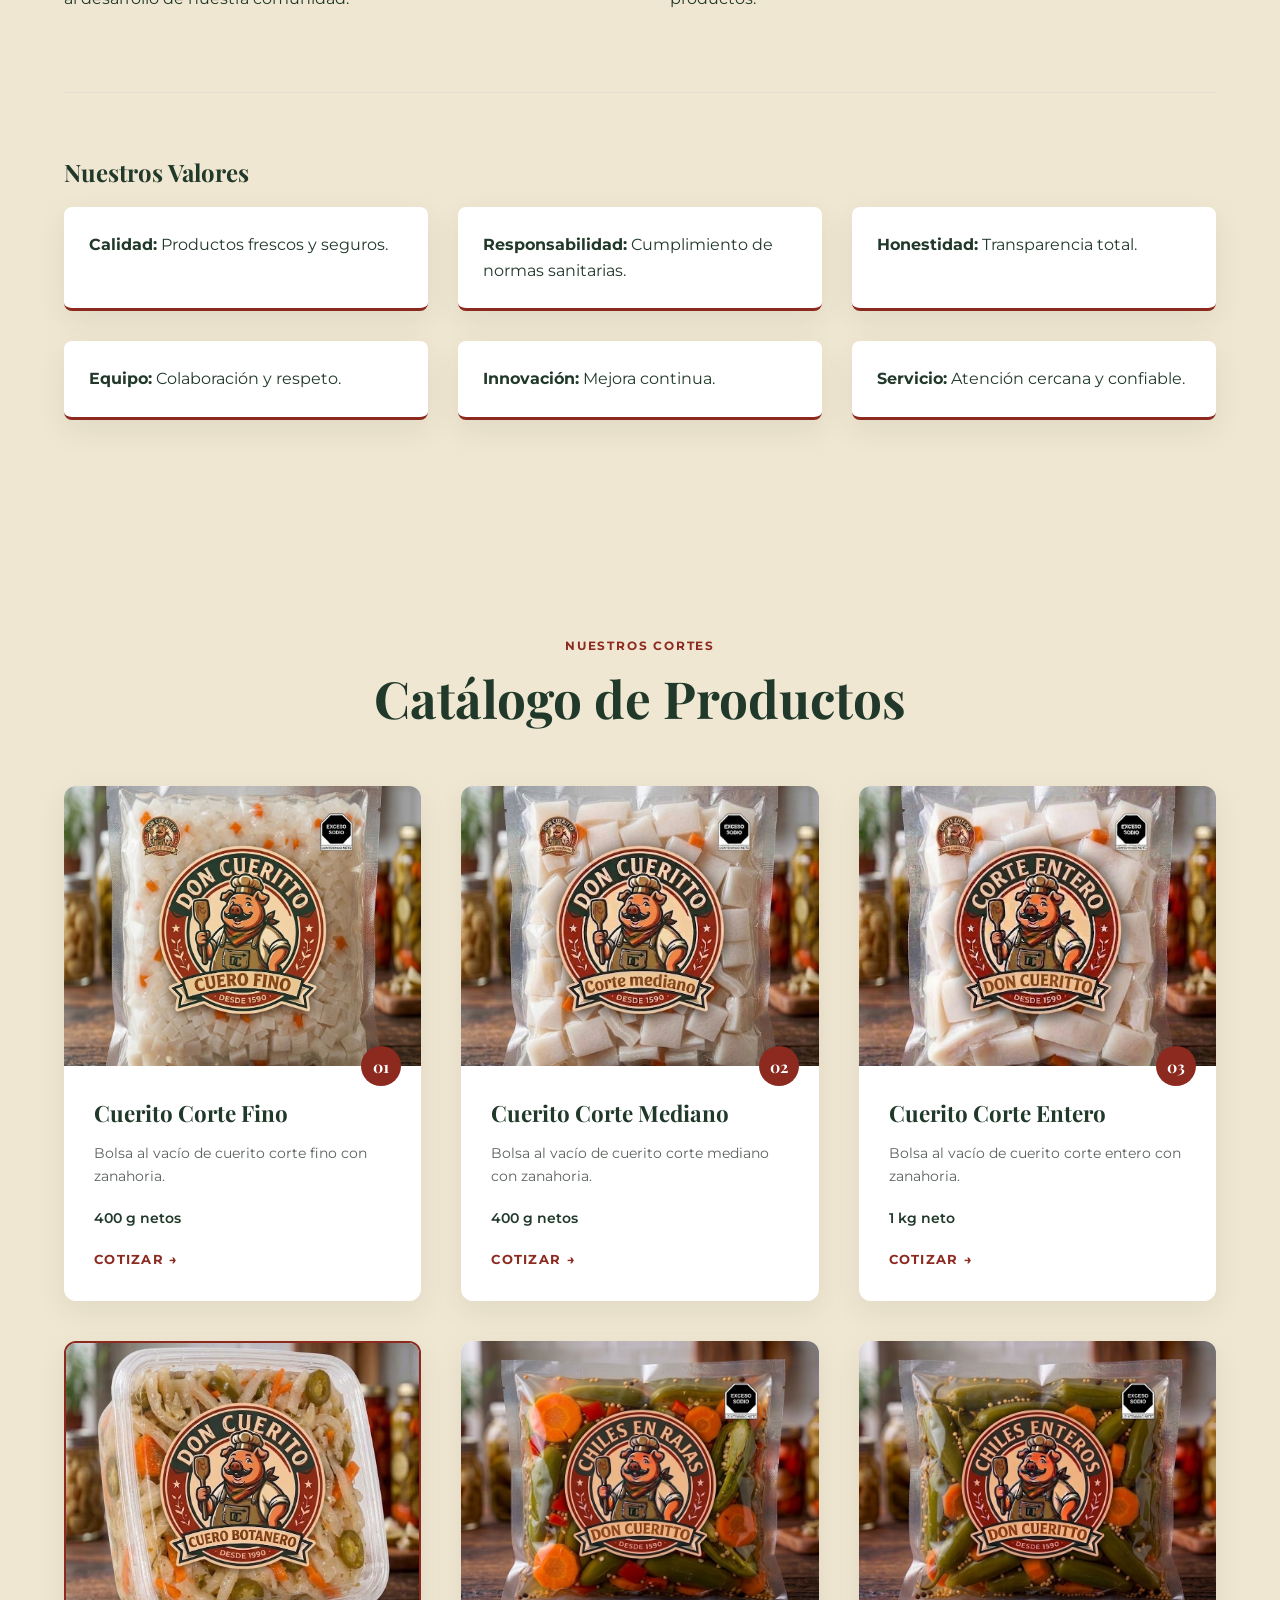
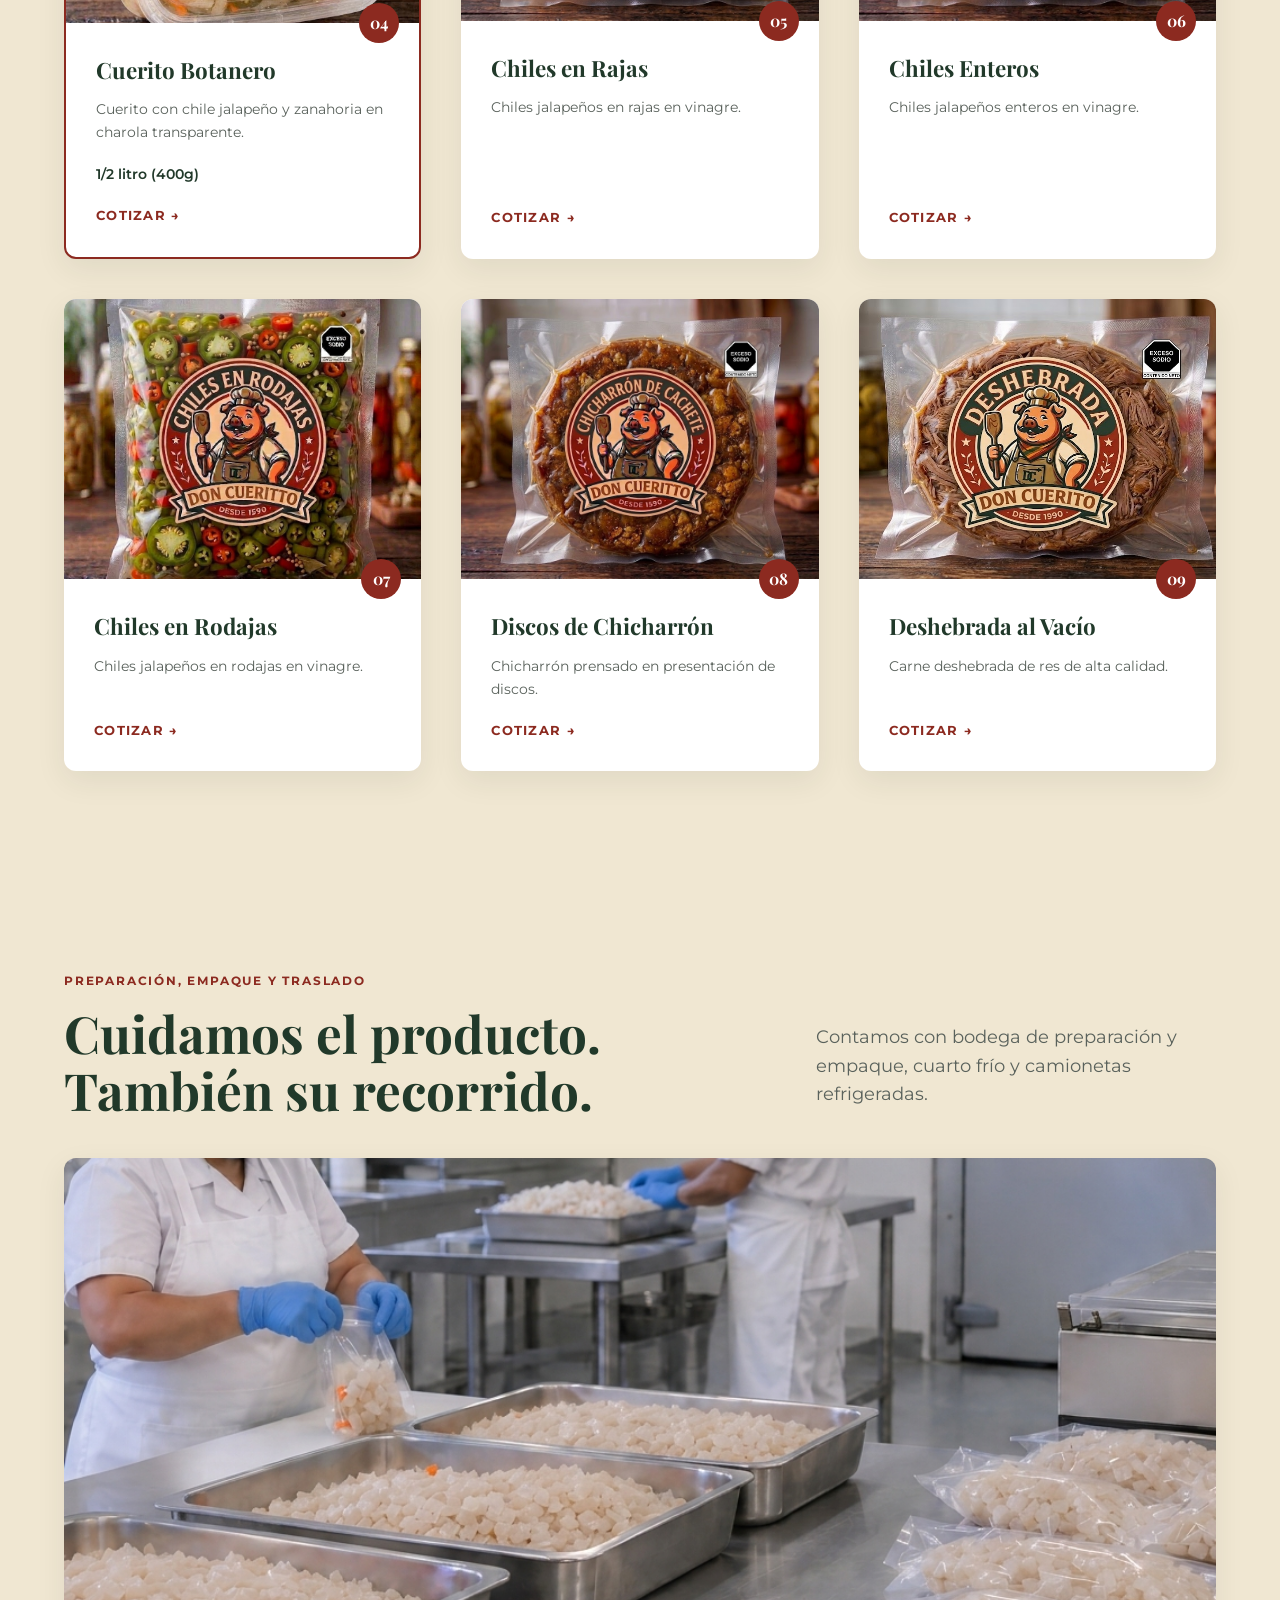
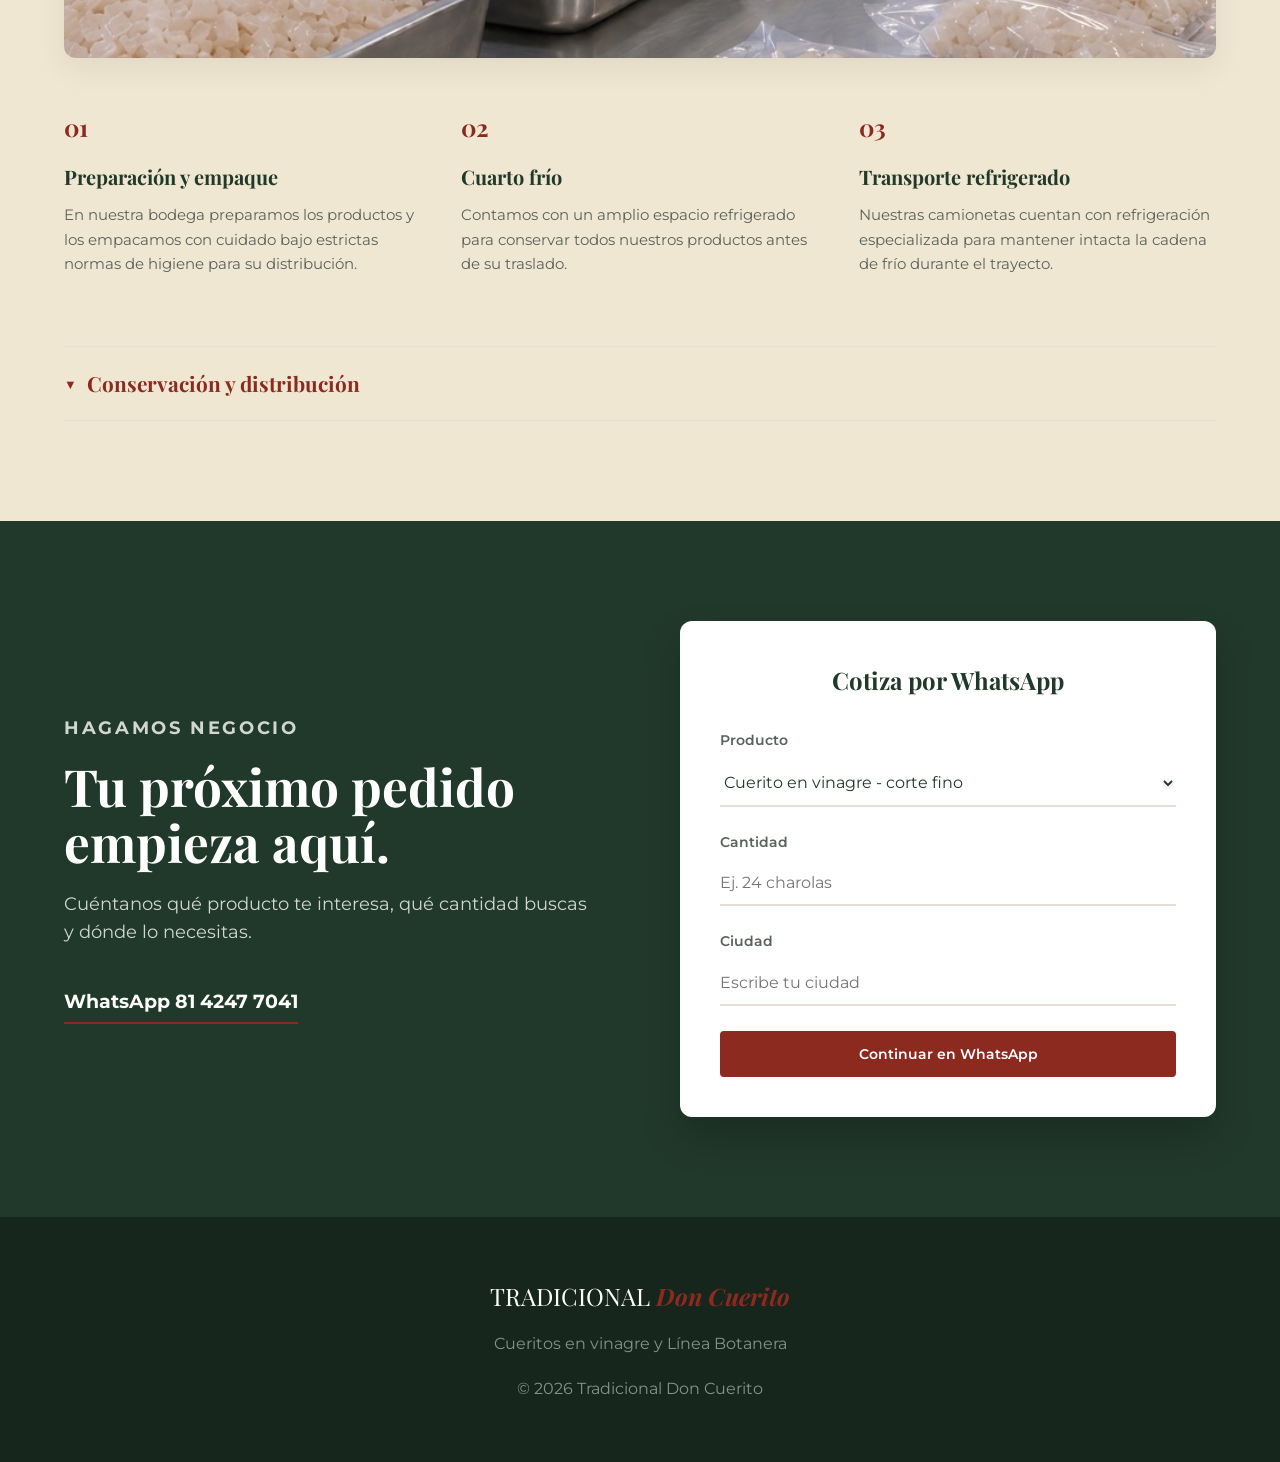
==== commit 46e43a5d: "Fix: Eliminar acordeon duplicado en la seccion de productos" ====
--- a/index.html
+++ b/index.html
@@ -182,27 +182,6 @@
             </div>
           </article>
         </div>
-        <details class="tech-specs">
-          <summary>Conservación y distribución</summary>
-          <div class="specs-grid">
-            <div class="specs-col">
-              <h4>Vida útil y conservación</h4>
-              <ul>
-                <li><strong>Vida útil declarada:</strong> 6 meses, cerrado y refrigerado, bajo las condiciones de conservación del empaque.</li>
-                <li><strong>Almacenamiento:</strong> mantener refrigerado y seguir las indicaciones del empaque.</li>
-                <li><strong>Una vez abierto:</strong> consumir en menos de 7 días y mantener refrigerado, sin exceder la fecha de caducidad.</li>
-              </ul>
-            </div>
-            <div class="specs-col">
-              <h4>Distribución e identificación</h4>
-              <ul>
-                <li>Transporte en frío, conservando la cadena de frío.</li>
-                <li>No exponer a la luz directa ni a temperaturas elevadas.</li>
-                <li>Lote y fecha de caducidad impresos en el empaque.</li>
-              </ul>
-            </div>
-          </div>
-        </details>
 </div>
     </section>
 
@@ -238,6 +217,7 @@
             <p>Nuestras camionetas cuentan con refrigeración especializada para mantener intacta la cadena de frío durante el trayecto.</p>
           </article>
         </div>
+
         <details class="tech-specs">
           <summary>Conservación y distribución</summary>
           <div class="specs-grid">
@@ -323,3 +303,4 @@
 
 
 
+
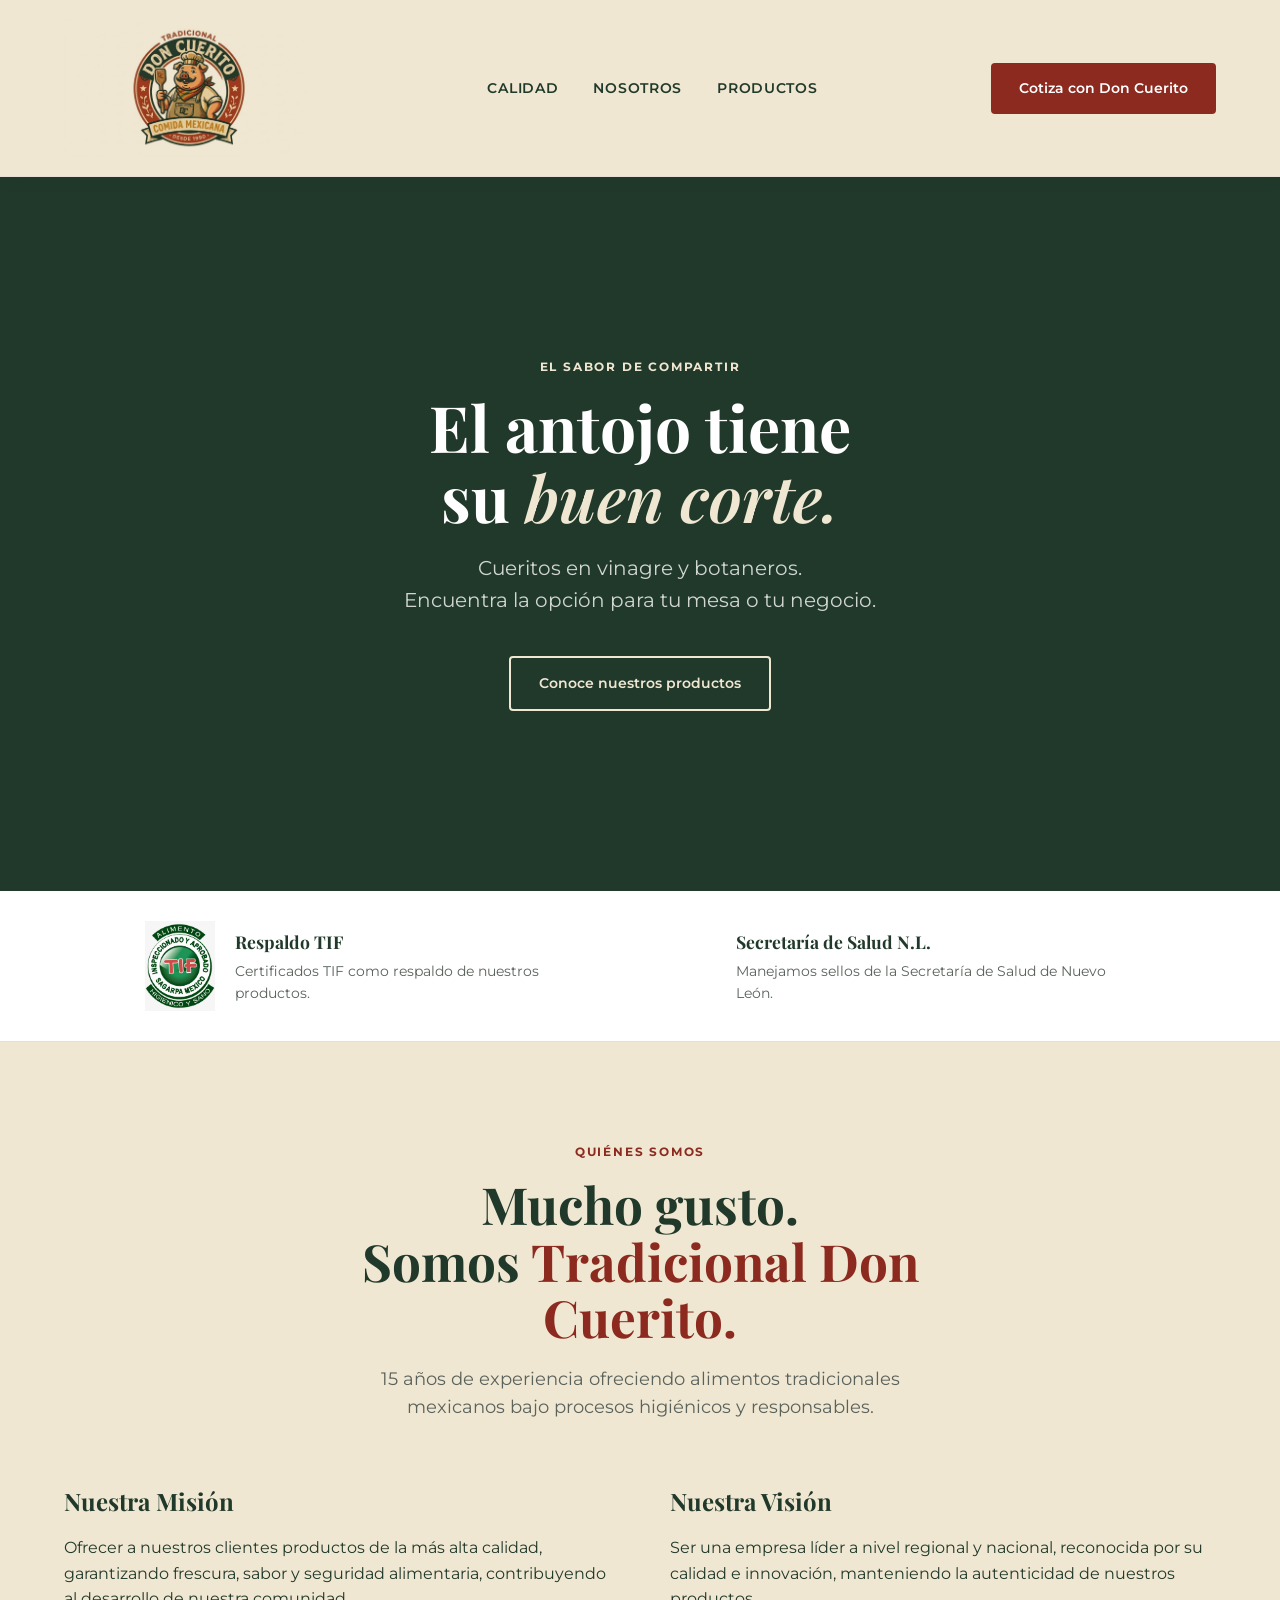
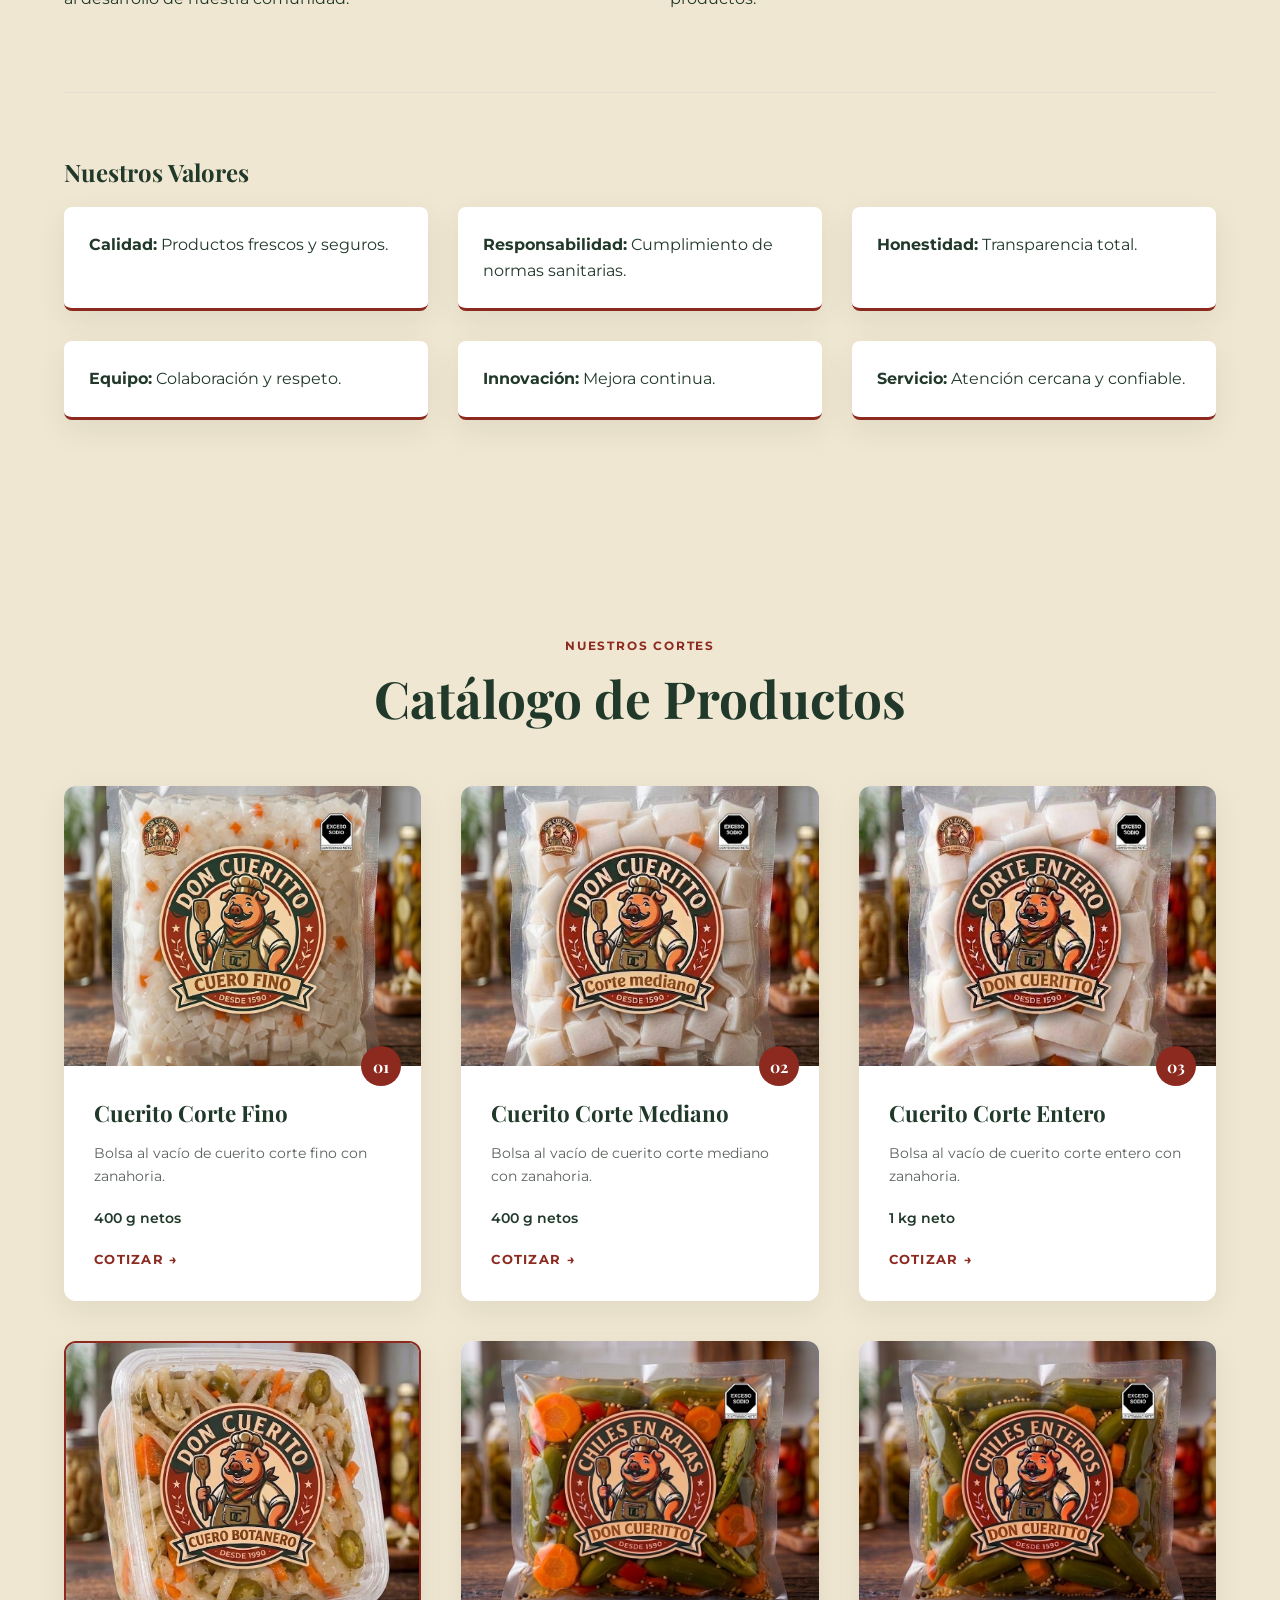
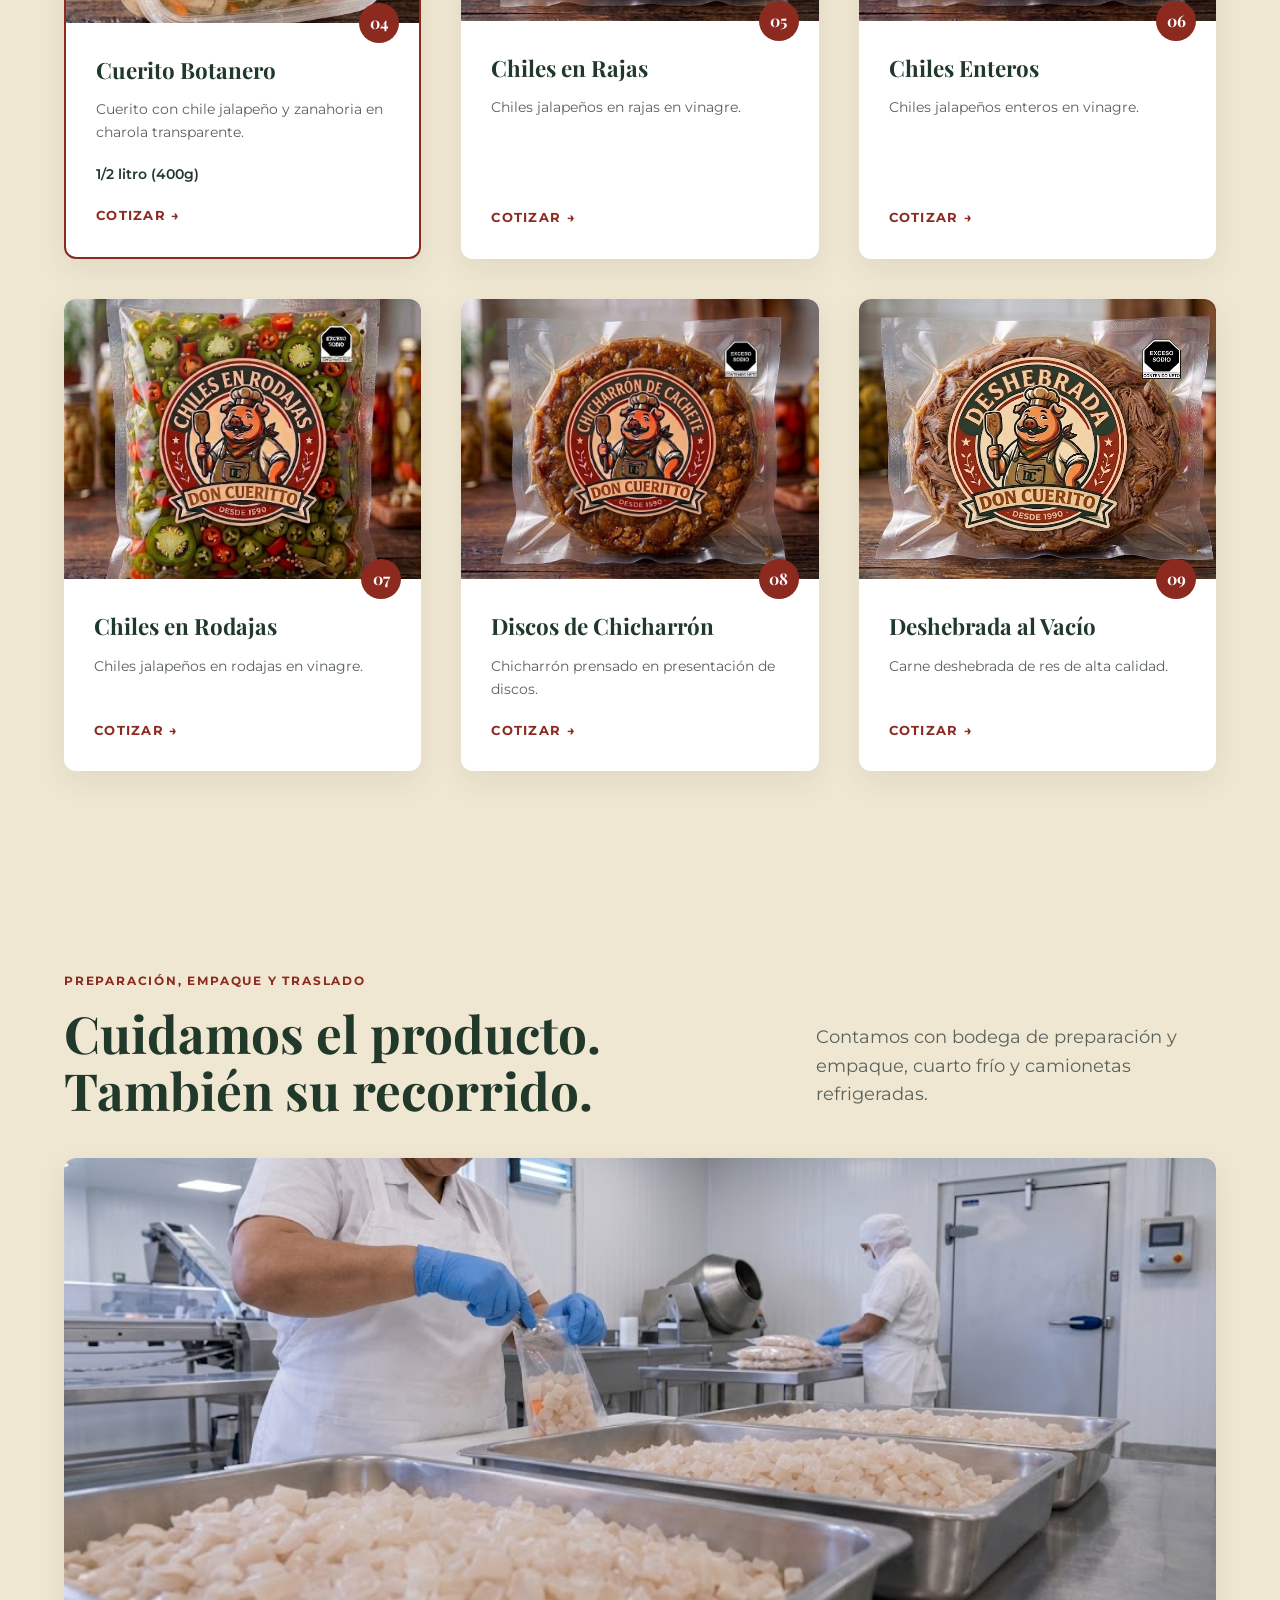
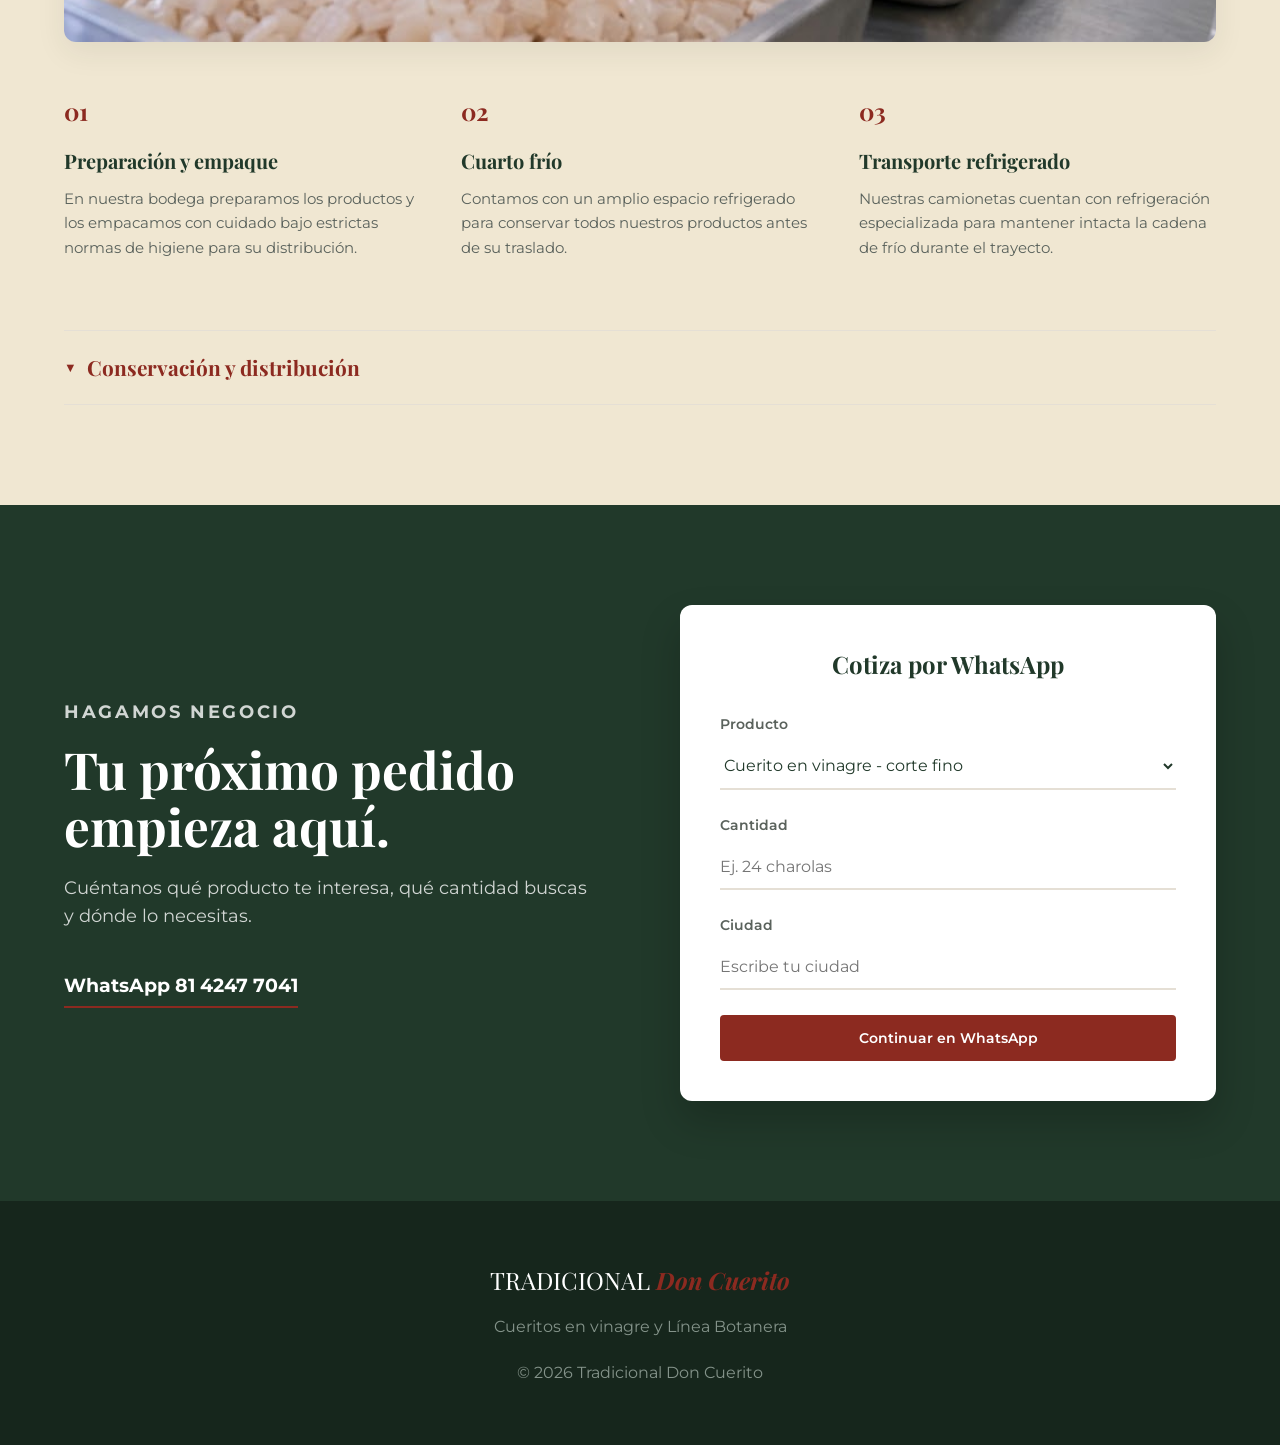
==== commit 50e0ce77: "Update: Cambiar imagen principal de operaciones por area-corte.jpg" ====
--- a/index.html
+++ b/index.html
@@ -198,7 +198,7 @@
           </div>
         </div>
         <div class="operations-visual-single">
-          <img src="assets/bodega-ilustrativa.jpg" loading="lazy" alt="Bodega de preparación">
+          <img src="assets/area-corte.jpg" loading="lazy" alt="Bodega de preparación">
         </div>
         <div class="operations-grid-new">
           <article>
@@ -304,3 +304,4 @@
 
 
 
+
